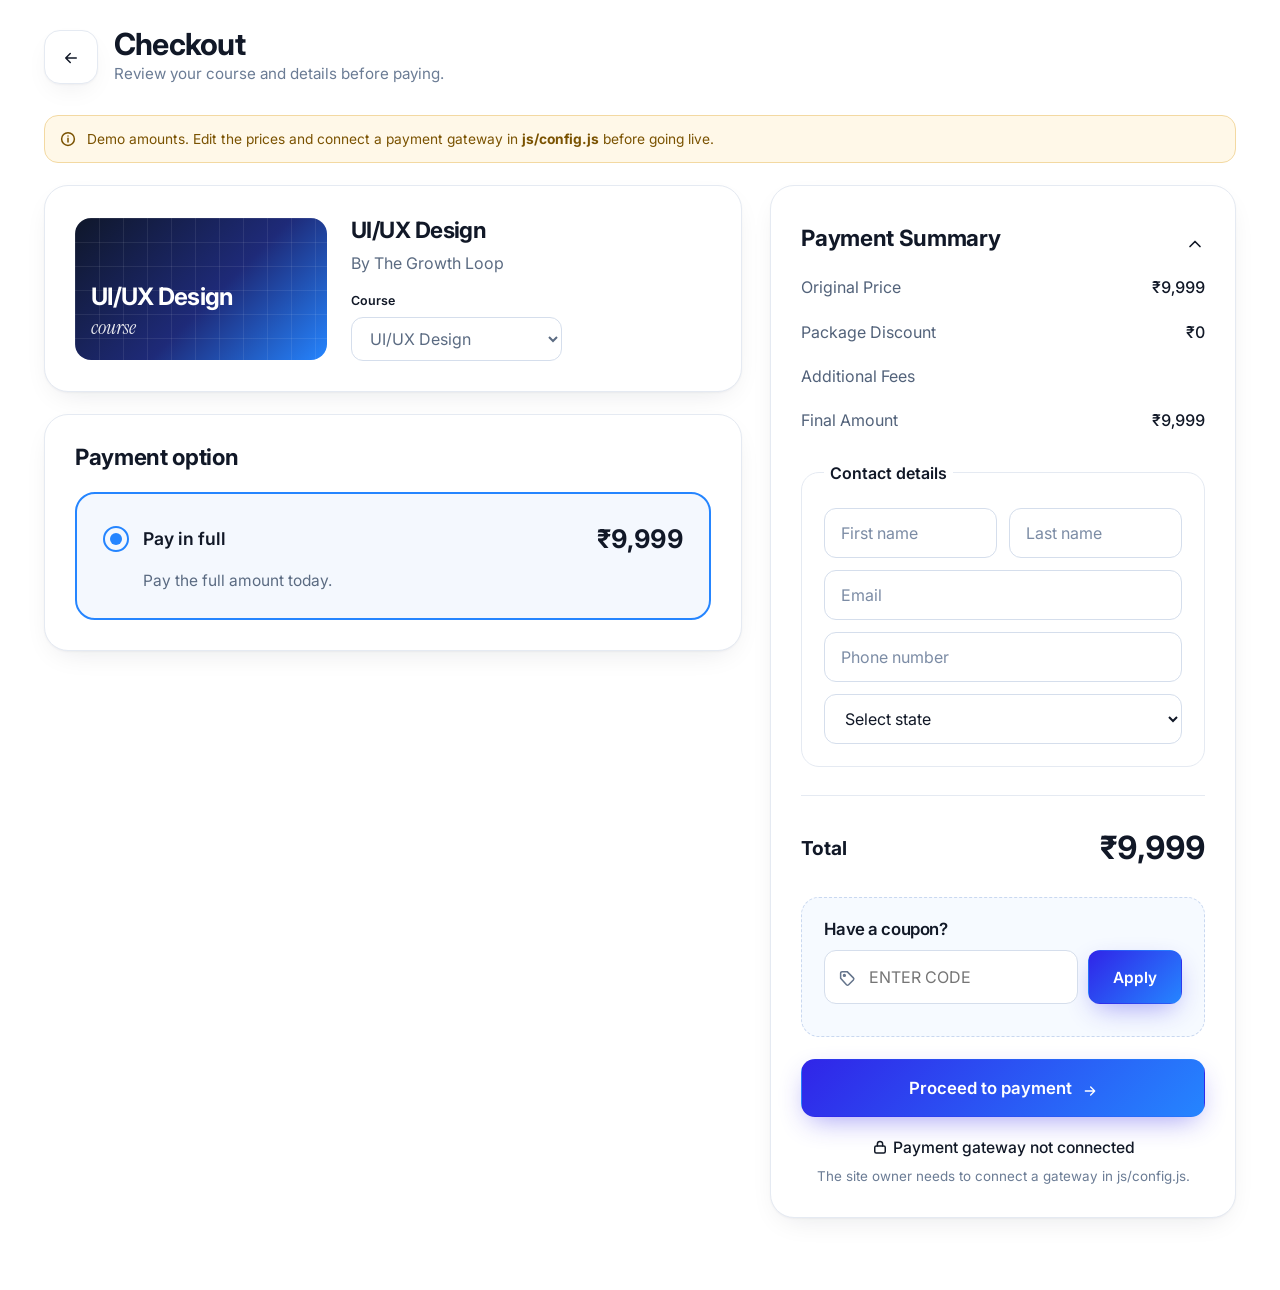
==== checkout.html @ f168646c "1st commit" ====
<!doctype html>
<html lang="en">
<head>
<meta charset="utf-8">
<meta name="viewport" content="width=device-width, initial-scale=1">
<title>Checkout | The Growth Loop</title>
<meta name="robots" content="noindex">
<link rel="icon" href="data:image/svg+xml,%3Csvg xmlns='http://www.w3.org/2000/svg' viewBox='0 0 32 32'%3E%3Crect width='32' height='32' rx='10' fill='%232f35e8'/%3E%3Cpath d='M22.5 11.5A7.5 7.5 0 1 0 23.5 17' fill='none' stroke='white' stroke-width='2.4' stroke-linecap='round'/%3E%3C/svg%3E">
<link rel="preconnect" href="https://fonts.googleapis.com">
<link rel="preconnect" href="https://fonts.gstatic.com" crossorigin>
<link rel="stylesheet" href="https://fonts.googleapis.com/css2?family=Inter:wght@400;500;600;700;800&family=Instrument+Serif:ital@1&display=swap">
<link rel="stylesheet" href="css/styles.css">
</head>
<body>
<main class="co">
  <div class="wrap">
    <div class="co-head">
      <a class="co-back" href="index.html" aria-label="Back to the website"><span class="ic" data-i="back"></span></a>
      <div><h1>Checkout</h1><p>Review your course and details before paying.</p></div>
    </div>

    <div class="demo dbanner" id="demoBanner" hidden><span class="ic" data-i="info"></span><span>Demo amounts. Edit the prices and connect a payment gateway in <b>js/config.js</b> before going live.</span></div>

    <div class="co-grid">
      <div>
        <section class="co-card prod" aria-label="Selected course">
          <div class="thumb" aria-hidden="true"><b id="thumbA">UI/UX</b><em>course</em></div>
          <div>
            <h2 id="pTitle"></h2>
            <p id="pBy"></p>
            <label for="pickCourse">Course</label>
            <select id="pickCourse"></select>
          </div>
        </section>

        <div class="acct" id="acct" hidden>
          <span class="icon"><span class="ic" data-i="user"></span></span>
          <div><b>Already have an account?</b><small>Sign in for faster checkout, or continue as a guest with your contact details.</small></div>
          <a href="#" id="signin">Sign in</a>
        </div>

        <section class="co-card" aria-labelledby="h-opt">
          <h3 id="h-opt">Payment option</h3>
          <div class="opt">
            <div class="r"><span class="dot" aria-hidden="true"></span><b>Pay in full</b><span class="amt" id="optAmt"></span></div>
            <p id="optNote"></p>
          </div>
        </section>
      </div>

      <aside>
        <section class="co-card" aria-labelledby="sumBtn">
          <button class="sum-h" id="sumBtn" type="button" aria-expanded="true" aria-controls="sumBody"><span>Payment Summary</span><span class="ic" data-i="chev"></span></button>
          <div id="sumBody">
            <div class="rows">
              <div><span>Original Price</span><b id="rOrig"></b></div>
              <div><span>Package Discount</span><b id="rDisc"></b></div>
              <div id="rCpRow" hidden><span>Coupon Discount</span><b id="rCp"></b></div>
              <div><span>Additional Fees</span><b id="rFees"></b></div>
              <div><span>Final Amount</span><b id="rFinal"></b></div>
            </div>

            <form id="coForm" novalidate>
              <fieldset class="contact" style="border:1px solid var(--line);margin-inline:0">
                <legend style="padding:0 6px;font-weight:600;color:var(--ink);font-size:1rem">Contact details</legend>
                <div class="row">
                  <div class="f"><label class="sr" for="c-first">First name</label><input id="c-first" name="first" type="text" autocomplete="given-name" placeholder="First name" required></div>
                  <div class="f"><label class="sr" for="c-last">Last name</label><input id="c-last" name="last" type="text" autocomplete="family-name" placeholder="Last name" required></div>
                </div>
                <div class="f"><label class="sr" for="c-email">Email</label><input id="c-email" name="email" type="email" autocomplete="email" placeholder="Email" required></div>
                <div class="f"><label class="sr" for="c-phone">Phone number</label><input id="c-phone" name="phone" type="tel" autocomplete="tel" placeholder="Phone number" required></div>
                <div class="f last"><label class="sr" for="c-state">State</label><select id="c-state" name="state" required></select></div>
              </fieldset>

              <div class="total"><span>Total</span><b id="rTotal"></b></div>

              <div class="coupon">
                <h4>Have a coupon?</h4>
                <div class="cp-row">
                  <div class="box"><span class="ic" data-i="tag"></span><label class="sr" for="cpCode">Coupon code</label><input id="cpCode" type="text" placeholder="ENTER CODE" autocomplete="off"></div>
                  <button class="btn btn-p" type="button" id="cpApply">Apply</button>
                </div>
                <p class="cp-msg" id="cpMsg" role="status" aria-live="polite"></p>
              </div>

              <button class="btn btn-p pay-btn" type="submit" id="payBtn">Proceed to payment <span class="ic" data-i="arrow"></span></button>
              <div class="status" id="payStatus" role="status" aria-live="polite"></div>
            </form>
            <div class="secure"><b><span class="ic" data-i="lock"></span> <span id="secureTxt">Payment</span></b><span id="secureSub"></span></div>
          </div>
        </section>

        <section class="co-card paid" id="paid" aria-live="polite">
          <div class="okmark"><span class="ic" data-i="check"></span></div>
          <h3>Payment received</h3>
          <p id="paidTxt">Thank you. We will confirm your enrolment shortly.</p>
        </section>
      </aside>
    </div>
  </div>
</main>
<script src="js/config.js"></script>
<script src="js/checkout.js"></script>
</body>
</html>
---- css/styles.css ----
/* Layout: centered single column on a faint square grid; pale-blue filled squares sit on grid cells; one dark navy panel for contrast. Deliberately a single light look. */
:root{
  --bg:#FFFFFF;
  --ink:#111827;
  --body:#5B6B82;
  --b1:#3025E8;
  --b2:#2585FF;
  --blue:#2563EB;
  --pale:#EFF6FF;
  --pale2:#DBEAFE;
  --line:#E5EAF2;
  --navy:#0F172A;
  --navy2:#18233B;
  --on-navy:#B4C0D4;
  --grid:rgba(100,116,139,.13);
  --g:56px;
  --sans:"Inter",system-ui,-apple-system,"Segoe UI",Roboto,Arial,sans-serif;
  --serif:"Instrument Serif","Times New Roman",Georgia,serif;
  --shadow:0 1px 2px rgba(15,23,42,.04),0 10px 30px -12px rgba(15,23,42,.12);
  --glow:0 10px 28px -8px rgba(48,37,232,.45);
  color-scheme:light;
}
*{box-sizing:border-box}
html{scroll-behavior:smooth}
body{background:var(--bg);color:var(--body);font-family:var(--sans);font-size:16px;line-height:1.65;-webkit-font-smoothing:antialiased;overflow-x:hidden}
body::before{content:"";position:fixed;inset:0 0 auto;height:env(safe-area-inset-top,0px);z-index:30;background:var(--bg)}
h1,h2,h3,h4{color:var(--ink);margin:0;line-height:1.1;letter-spacing:-.025em;text-wrap:balance}
p{margin:0}
a{color:inherit}
ul{list-style:none;margin:0;padding:0}
button,input,select,textarea{font:inherit;color:inherit}
:focus-visible{outline:2px solid var(--b2);outline-offset:3px;border-radius:8px}
.wrap{width:100%;max-width:1224px;margin:0 auto;padding-left:max(16px,env(safe-area-inset-left,0px));padding-right:max(16px,env(safe-area-inset-right,0px))}
section{scroll-margin-top:84px}
.sec{padding-block:96px}
.grid{background-image:linear-gradient(to right,var(--grid) 1px,transparent 1px),linear-gradient(to bottom,var(--grid) 1px,transparent 1px);background-size:var(--g) var(--g);background-position:50% 0;position:relative;overflow:hidden}
.sq{position:absolute;width:var(--g);height:var(--g);left:calc(50% - var(--g)/2 + var(--x)*var(--g));top:calc(var(--y)*var(--g));background:var(--pale);pointer-events:none}
.sq.s2{background:var(--pale2);opacity:.55}
.grid>.wrap{position:relative;z-index:1}
.serif{font-family:var(--serif);font-style:italic;font-weight:400;letter-spacing:-.01em;background:linear-gradient(90deg,var(--b1),var(--b2));-webkit-background-clip:text;background-clip:text;color:transparent;padding-right:.1em}
.eyebrow{display:inline-block;font-size:12px;font-weight:600;letter-spacing:.14em;text-transform:uppercase;color:var(--blue);margin-bottom:16px}
.head{max-width:760px;margin:0 auto 56px;text-align:center}
.head h2{font-size:clamp(2rem,4.4vw,3.4rem);font-weight:700}
.head h2 .serif{font-size:1.14em;font-weight:400}
.head p{margin-top:18px;font-size:1.08rem}
.icon{display:inline-grid;place-items:center;width:44px;height:44px;border-radius:14px;background:var(--pale);color:var(--b1);flex:none}
.icon svg{width:22px;height:22px;fill:none;stroke:currentColor;stroke-width:1.7;stroke-linecap:round;stroke-linejoin:round}
.ic{display:inline-block;width:18px;height:18px;vertical-align:-3px;flex:none}
.ic svg{width:100%;height:100%;fill:none;stroke:currentColor;stroke-width:2;stroke-linecap:round;stroke-linejoin:round}

/* buttons */
.btn{display:inline-flex;align-items:center;justify-content:center;gap:10px;min-height:48px;padding:0 24px;border-radius:999px;border:1px solid transparent;font-weight:600;font-size:.96rem;text-decoration:none;cursor:pointer;transition:transform .2s,box-shadow .2s,background .2s,border-color .2s;white-space:nowrap}
.btn-p{background:linear-gradient(135deg,var(--b1),var(--b2));color:#fff;box-shadow:var(--glow)}
.btn-p:hover{transform:translateY(-2px);box-shadow:0 14px 32px -8px rgba(48,37,232,.55)}
.btn-s{background:#fff;color:var(--ink);border-color:var(--line);box-shadow:0 1px 2px rgba(15,23,42,.05)}
.btn-s:hover{border-color:#C7D4EA;transform:translateY(-2px);box-shadow:var(--shadow)}
.btn-sm{min-height:42px;padding:0 20px;font-size:.9rem}
.btn-w{background:#fff;color:var(--navy)}
.btn .ic{width:16px;height:16px}

/* header */
.hdr{position:sticky;top:env(safe-area-inset-top,0px);z-index:20;background:rgba(255,255,255,.88);backdrop-filter:blur(12px);-webkit-backdrop-filter:blur(12px);border-bottom:1px solid var(--line)}
.hdr .in{display:flex;align-items:center;justify-content:space-between;height:72px;gap:16px}
.mark{display:flex;align-items:center;gap:10px;text-decoration:none;color:var(--ink);font-weight:700;font-size:1.12rem;letter-spacing:-.02em}
.mark svg{width:30px;height:30px;flex:none}
.mark em{font-family:var(--serif);font-weight:400;font-size:1.28em;letter-spacing:0;padding-left:.12em}
.nav{display:flex;gap:6px}
.nav a{padding:8px 14px;border-radius:999px;text-decoration:none;font-weight:500;font-size:.94rem;color:var(--body);transition:background .2s,color .2s}
.nav a:hover{background:var(--pale);color:var(--ink)}
.hdr .cta{display:flex;align-items:center;gap:10px}
.menu-btn{display:none;width:44px;height:44px;border-radius:12px;border:1px solid var(--line);background:#fff;cursor:pointer;place-items:center;color:var(--ink)}
.menu-btn .ic{width:20px;height:20px}
.mobile{display:none;border-top:1px solid var(--line);background:#fff;padding-block:12px 18px}
.mobile a.l{display:block;padding:13px 4px;font-weight:500;color:var(--ink);text-decoration:none;border-bottom:1px solid var(--line)}
.mobile .btn{margin-top:16px;width:100%}

/* hero */
.hero{padding-block:88px 96px;text-align:center}
.hero::after{content:"";position:absolute;left:50%;top:-180px;width:900px;height:520px;transform:translateX(-50%);background:radial-gradient(closest-side,rgba(37,133,255,.14),transparent);pointer-events:none}
.badge{display:inline-flex;align-items:center;gap:8px;padding:7px 16px;border-radius:999px;background:#fff;border:1px solid var(--pale2);color:var(--blue);font-weight:600;font-size:.84rem;box-shadow:0 1px 2px rgba(37,99,235,.08)}
.badge i{width:7px;height:7px;border-radius:50%;background:var(--b2);box-shadow:0 0 0 4px rgba(37,133,255,.18)}
.hero h1{margin:28px auto 0;max-width:900px;font-size:clamp(2.6rem,7vw,5.2rem);font-weight:800;letter-spacing:-.035em;line-height:1.04}
.hero h1 .serif{display:inline-block;font-size:1.08em;font-weight:400;letter-spacing:-.01em;line-height:1.05}
.hero .lead{max-width:640px;margin:26px auto 0;font-size:1.14rem}
.hero .acts{display:flex;gap:14px;justify-content:center;flex-wrap:wrap;margin-top:36px}
.pick{margin-top:44px;display:flex;flex-direction:column;align-items:center;gap:14px}
.pick small{font-size:.78rem;font-weight:600;letter-spacing:.12em;text-transform:uppercase;color:#7487A3}
.pills{display:flex;gap:12px;flex-wrap:wrap;justify-content:center}
.pill{display:inline-flex;align-items:center;gap:10px;padding:11px 20px 11px 12px;border-radius:999px;background:#fff;border:1px solid var(--line);font-weight:600;color:var(--ink);text-decoration:none;box-shadow:var(--shadow);cursor:pointer;transition:transform .2s,border-color .2s}
.pill:hover{transform:translateY(-2px);border-color:#B9CCEB}
.pill .icon{width:32px;height:32px;border-radius:10px}
.pill .icon svg{width:17px;height:17px}

/* path cards */
.paths{display:grid;grid-template-columns:1fr 1fr;gap:28px}
.card{background:#fff;border:1px solid var(--line);border-radius:28px;box-shadow:var(--shadow);transition:transform .25s,box-shadow .25s}
.card:hover{transform:translateY(-4px);box-shadow:0 2px 4px rgba(15,23,42,.05),0 24px 50px -18px rgba(37,99,235,.25)}
.path{padding:18px 18px 32px;display:flex;flex-direction:column;min-width:0}
.path .body{padding:26px 14px 0;display:flex;flex-direction:column;gap:18px;flex:1}
.path h3{font-size:1.75rem;font-weight:700}
.path .tag{display:flex;align-items:center;gap:12px}
.ticks{display:grid;gap:10px}
.ticks li{display:flex;gap:12px;align-items:flex-start;color:#475569;font-size:.97rem;line-height:1.5}
.ticks .ic{width:20px;height:20px;padding:3px;border-radius:50%;background:var(--pale);color:var(--b1);margin-top:1px}
.proj{border-radius:18px;background:var(--pale);border:1px solid var(--pale2);padding:16px 18px;font-size:.94rem;color:#3B4A63}
.proj b{display:block;font-size:.72rem;letter-spacing:.12em;text-transform:uppercase;color:var(--blue);margin-bottom:4px}
.path .btn{align-self:flex-start;margin-top:auto}

/* mock compositions */
.mock{position:relative;border-radius:20px;background:linear-gradient(180deg,#F6FAFF,#E8F1FF);border:1px solid var(--pale2);overflow:hidden;height:230px}
.mock.sm{height:180px}
.win{position:absolute;background:#fff;border:1px solid var(--line);border-radius:12px;box-shadow:0 8px 24px -10px rgba(15,23,42,.2)}
.win .tb{display:flex;gap:5px;padding:9px 11px;border-bottom:1px solid var(--line)}
.win .tb i{width:7px;height:7px;border-radius:50%;background:#D5DEEC}
.b{height:8px;border-radius:4px;background:#DCE6F6}
.b.d{background:#B8CDF2}
.b.g{background:linear-gradient(90deg,var(--b1),var(--b2))}
.blk{border-radius:8px;background:var(--pale2)}
.blk.g{background:linear-gradient(135deg,var(--b1),var(--b2))}
.chip{position:absolute;display:inline-flex;align-items:center;gap:6px;padding:5px 10px;border-radius:999px;background:#fff;border:1px solid var(--pale2);font-size:11px;font-weight:600;color:var(--blue);box-shadow:0 6px 16px -8px rgba(37,99,235,.4)}
.chip .ic{width:12px;height:12px}
.cursor{position:absolute;width:22px;height:22px;color:var(--ink)}
.cursor svg{width:100%;height:100%;fill:var(--ink);stroke:#fff;stroke-width:1.5;stroke-linejoin:round}
.stack{display:flex;flex-direction:column;gap:7px}

/* media panel */
.media{border-radius:36px;background:linear-gradient(160deg,#F3F8FF,#E3EEFF);border:1px solid var(--pale2);box-shadow:var(--shadow);padding:clamp(18px,3vw,36px);position:relative;overflow:hidden}
.stage{position:relative;display:grid;grid-template-columns:1.1fr .9fr 1.1fr;gap:20px;align-items:center;min-height:340px}
.stage .col{min-width:0}
.play{position:absolute;inset:0;margin:auto;width:84px;height:84px;border-radius:50%;border:0;background:linear-gradient(135deg,var(--b1),var(--b2));color:#fff;display:grid;place-items:center;cursor:pointer;box-shadow:0 0 0 12px rgba(255,255,255,.55),var(--glow);z-index:3}
.play .ic{width:28px;height:28px;fill:#fff;stroke:#fff}
.flow{display:flex;flex-direction:column;gap:12px;align-items:stretch}
.node{display:flex;align-items:center;gap:12px;background:#fff;border:1px solid var(--line);border-radius:16px;padding:12px 14px;box-shadow:var(--shadow);font-weight:600;color:var(--ink);font-size:.92rem}
.node .icon{width:34px;height:34px;border-radius:10px}
.node .icon svg{width:18px;height:18px}
.node span{display:block;font-weight:400;font-size:.8rem;color:var(--body)}
.link{align-self:center;width:2px;height:16px;background:linear-gradient(var(--b1),var(--b2));border-radius:2px;opacity:.5}
.mstats{display:flex;gap:10px;flex-wrap:wrap;margin-top:24px;justify-content:center}
.mstats span{padding:8px 16px;border-radius:999px;background:#fff;border:1px solid var(--pale2);font-size:.86rem;font-weight:600;color:var(--ink)}
video{width:100%;border-radius:20px;display:block}

/* why */
.panel{background:var(--navy);border-radius:40px;padding:clamp(28px,5vw,72px);position:relative;overflow:hidden}
.panel::before{content:"";position:absolute;inset:0;background-image:linear-gradient(to right,rgba(255,255,255,.045) 1px,transparent 1px),linear-gradient(to bottom,rgba(255,255,255,.045) 1px,transparent 1px);background-size:var(--g) var(--g);background-position:50% 0;mask-image:linear-gradient(#000,transparent 85%);-webkit-mask-image:linear-gradient(#000,transparent 85%)}
.panel::after{content:"";position:absolute;right:-160px;top:-200px;width:520px;height:520px;background:radial-gradient(closest-side,rgba(37,133,255,.35),transparent)}
.panel>*{position:relative;z-index:1}
.panel .head h2{color:#fff}
.panel .head .eyebrow{color:#7FB2FF}
.panel .head p{color:var(--on-navy)}
.feats{display:grid;grid-template-columns:repeat(3,1fr);gap:18px}
.feat{background:rgba(255,255,255,.04);border:1px solid rgba(255,255,255,.1);border-radius:24px;padding:28px;transition:background .25s,border-color .25s,transform .25s;min-width:0}
.feat:hover{background:rgba(255,255,255,.07);border-color:rgba(127,178,255,.4);transform:translateY(-3px)}
.feat .icon{background:rgba(37,133,255,.16);color:#8DBBFF}
.feat h3{color:#fff;font-size:1.14rem;font-weight:600;margin:20px 0 8px;letter-spacing:-.01em}
.feat p{color:var(--on-navy);font-size:.96rem}
.note{display:inline-flex;gap:8px;align-items:center;margin-top:22px;padding:6px 14px;border-radius:999px;font-size:.76rem;font-weight:600;border:1px dashed #F5B84A;background:#FFF8E8;color:#8A5A00}
.panel .note{background:rgba(245,184,74,.12);color:#F8D58F;border-color:rgba(245,184,74,.5)}

/* audience */
.aud{display:grid;grid-template-columns:repeat(3,1fr);gap:22px}
.aud .card{padding:28px;display:flex;flex-direction:column;gap:14px;min-width:0}
.aud h3{font-size:1.15rem;font-weight:600;letter-spacing:-.015em}
.aud dl{margin:0;display:grid;gap:10px;font-size:.93rem}
.aud dt{display:inline-block;font-size:.68rem;font-weight:700;letter-spacing:.1em;text-transform:uppercase;color:var(--blue);margin-bottom:1px}
.aud dd{margin:0;line-height:1.5}
.fine{margin-top:32px;text-align:center;font-size:.9rem;color:#6B7C95}

/* curriculum */
.tabs{display:flex;gap:6px;padding:6px;border-radius:999px;background:#fff;border:1px solid var(--line);box-shadow:var(--shadow);width:max-content;max-width:100%;margin:0 auto 52px}
.tab{border:0;background:transparent;border-radius:999px;padding:11px 24px;font-weight:600;color:var(--body);cursor:pointer;transition:background .2s,color .2s;min-height:44px}
.tab:hover{color:var(--ink)}
.tab[aria-selected="true"]{background:linear-gradient(135deg,var(--b1),var(--b2));color:#fff;box-shadow:var(--glow)}
.cur{display:grid;grid-template-columns:.85fr 1.35fr;gap:56px;align-items:start}
.cur .intro{position:sticky;top:110px}
.cur .intro h2{font-size:clamp(1.9rem,3.6vw,2.9rem);font-weight:700}
.cur .intro h2 .serif{font-size:1.14em}
.cur .intro p{margin-top:18px}
.cur .intro .btn{margin-top:28px}
.mods{display:grid;gap:12px}
.mod{background:#fff;border:1px solid var(--line);border-radius:20px;box-shadow:0 1px 2px rgba(15,23,42,.03);transition:border-color .2s,box-shadow .2s}
.mod:hover{border-color:#C9D8F0}
.mod.open{border-color:#BBD0F5;box-shadow:var(--shadow)}
.mod h3{font-size:inherit;letter-spacing:0}
.mod button{width:100%;display:flex;align-items:center;gap:16px;text-align:left;background:none;border:0;padding:18px 22px;cursor:pointer;border-radius:20px;min-height:44px}
.mod .n{flex:none;width:36px;height:36px;border-radius:11px;background:var(--pale);color:var(--b1);display:grid;place-items:center;font-weight:700;font-size:.85rem;font-variant-numeric:tabular-nums}
.mod .t{flex:1;font-weight:600;color:var(--ink);font-size:1.02rem;letter-spacing:-.01em;min-width:0}
.mod .pm{flex:none;width:30px;height:30px;border-radius:50%;border:1px solid var(--line);display:grid;place-items:center;color:var(--b1);transition:transform .25s,background .25s}
.mod .pm .ic{width:14px;height:14px}
.mod.open .pm{transform:rotate(45deg);background:var(--pale)}
.mod .panel-in{padding:0 22px 22px 74px;font-size:.97rem}

/* builds */
.bgroup+.bgroup{margin-top:56px}
.bgroup>h3{display:flex;align-items:center;gap:14px;font-size:1.4rem;font-weight:700;margin-bottom:24px;flex-wrap:wrap}
.bgroup>h3 span{font-size:.72rem;font-weight:600;letter-spacing:.1em;text-transform:uppercase;color:var(--blue);background:var(--pale);padding:5px 12px;border-radius:999px}
.builds{display:grid;grid-template-columns:repeat(3,1fr);gap:22px}
.build{padding:16px 16px 26px;min-width:0}
.build h4{font-size:1.06rem;font-weight:600;letter-spacing:-.01em;margin:22px 10px 6px}
.build p{margin:0 10px;font-size:.93rem}
.ex{margin:16px 10px 0;display:inline-block;font-size:.68rem;font-weight:700;letter-spacing:.1em;text-transform:uppercase;color:#6B7C95;border:1px solid var(--line);border-radius:999px;padding:3px 10px}

/* choose */
.choose{display:grid;grid-template-columns:1fr 1fr;gap:24px}
.choose .card{padding:34px;min-width:0}
.choose h3{font-size:1.45rem;font-weight:700;margin:20px 0 12px}
.choose .ticks{margin-top:20px}
.center{text-align:center;margin-top:40px}

/* faq */
.faqs{max-width:820px;margin:0 auto;display:grid;gap:12px}
.faq{background:#fff;border:1px solid var(--line);border-radius:20px;transition:border-color .2s,box-shadow .2s}
.faq.open{border-color:#BBD0F5;box-shadow:var(--shadow)}
.faq h3{font-size:inherit;letter-spacing:0}
.faq button{width:100%;display:flex;align-items:center;justify-content:space-between;gap:16px;text-align:left;background:none;border:0;padding:20px 24px;cursor:pointer;font-weight:600;font-size:1.04rem;color:var(--ink);border-radius:20px;min-height:44px}
.faq .pm{flex:none;width:30px;height:30px;border-radius:50%;border:1px solid var(--line);display:grid;place-items:center;color:var(--b1);transition:transform .25s,background .25s}
.faq .pm .ic{width:14px;height:14px}
.faq.open .pm{transform:rotate(45deg);background:var(--pale)}
.faq .ans{padding:0 24px 22px;font-size:.99rem}
.faq .ans a{color:var(--blue);font-weight:600}

/* enquiry */
.enq{display:grid;grid-template-columns:.95fr 1.05fr;gap:56px;align-items:center}
.enq h2{font-size:clamp(2.1rem,4.6vw,3.6rem);font-weight:700}
.enq h2 .serif{font-size:1.14em}
.enq .copy p{margin-top:20px;font-size:1.1rem;max-width:460px}
.loop-art{margin-top:36px;display:flex;gap:10px;flex-wrap:wrap}
.loop-art span{display:inline-flex;align-items:center;gap:8px;padding:8px 14px;border-radius:999px;background:#fff;border:1px solid var(--line);font-weight:600;font-size:.86rem;color:var(--ink)}
.form{padding:34px;border-radius:32px;min-width:0}
.demo{display:flex;gap:10px;align-items:flex-start;padding:12px 14px;border-radius:14px;background:#FFF8E8;border:1px solid #F3D9A2;color:#7A5200;font-size:.86rem;margin-bottom:22px}
.demo .ic{margin-top:2px}
.row{display:grid;grid-template-columns:1fr 1fr;gap:16px}
.f{display:flex;flex-direction:column;gap:7px;margin-bottom:16px;min-width:0}
.f label{font-weight:600;font-size:.88rem;color:var(--ink)}
.f label small{font-weight:400;color:#6B7C95}
.f input,.f select,.f textarea{width:100%;min-height:48px;border-radius:14px;border:1px solid #D5DEEC;background:#fff;padding:11px 15px;color:var(--ink);transition:border-color .2s,box-shadow .2s}
.f textarea{min-height:104px;resize:vertical}
.f input::placeholder,.f textarea::placeholder{color:#7C8CA5}
.f input:focus,.f select:focus,.f textarea:focus{outline:none;border-color:var(--b2);box-shadow:0 0 0 4px rgba(37,133,255,.16)}
.consent{font-size:.82rem;color:#6B7C95;margin:2px 0 20px}
.consent a{color:var(--blue);font-weight:600}
.form .btn{width:100%}
.status{margin-top:16px;padding:12px 14px;border-radius:14px;font-size:.9rem;display:none}
.status.show{display:block}
.status.info{background:#FFF8E8;border:1px solid #F3D9A2;color:#7A5200}
.status.err{background:#FEF2F2;border:1px solid #FBCACA;color:#9B1C1C}
.status.ok{background:#ECFDF3;border:1px solid #B7EBC9;color:#146C3A}

/* footer */
.ftr{border-top:1px solid var(--line);padding-block:64px 36px;background:#fff}
.fg{display:grid;grid-template-columns:1.4fr 1fr 1fr 1.2fr;gap:40px}
.fg>div{min-width:0}
.fg h4{font-size:.74rem;letter-spacing:.12em;text-transform:uppercase;color:var(--ink);margin-bottom:16px;font-weight:700}
.fg li{margin-bottom:10px}
.fg a{text-decoration:none;color:var(--body);font-size:.95rem;transition:color .2s}
.fg a:hover{color:var(--blue)}
.fg p{font-size:.95rem;margin-top:14px;max-width:290px}
.ci{display:flex;gap:10px;align-items:flex-start;overflow-wrap:anywhere;font-size:.95rem}
.ci .ic{margin-top:4px;color:var(--b1)}
.legal{margin-top:48px;padding-top:24px;border-top:1px solid var(--line);display:flex;justify-content:space-between;gap:16px;flex-wrap:wrap;font-size:.86rem;color:#6B7C95}
.legal nav{display:flex;gap:20px}

.rv{opacity:.55;transform:translateY(16px);transition:opacity .7s ease,transform .7s ease}
.rv.in{opacity:1;transform:none}

@media (max-width:1020px){
  .nav,.hdr .cta .btn{display:none}
  .menu-btn{display:grid}
  .mobile.open{display:block}
  .paths,.choose,.enq{grid-template-columns:1fr}
  .feats,.aud,.builds{grid-template-columns:1fr 1fr}
  .cur{grid-template-columns:1fr;gap:32px}
  .cur .intro{position:static}
  .fg{grid-template-columns:1fr 1fr}
  .stage{grid-template-columns:1fr}
  .stage .col.mid{order:-1}
}
@media (max-width:640px){
  :root{--g:40px}
  .sec{padding-block:64px}
  .hero{padding-block:56px 64px}
  .head{margin-bottom:36px}
  .feats,.aud,.builds,.row,.fg{grid-template-columns:1fr}
  .path .body{padding-inline:6px}
  .panel{border-radius:28px}
  .form,.choose .card{padding:24px}
  .tabs{width:100%}
  .tab{flex:1;padding:11px 10px;font-size:.88rem}
  .mod button{padding:16px}
  .mod .panel-in{padding:0 16px 18px 16px}
  .faq button{padding:18px}
  .faq .ans{padding:0 18px 20px}
  .hero .acts .btn{width:100%}
  .pill{width:100%;justify-content:flex-start}
}
@media (prefers-reduced-motion:reduce){
  html{scroll-behavior:auto}
  *,*::before,*::after{transition:none!important;animation:none!important}
  .rv{opacity:1;transform:none}
}

/* ===== base reset (standalone site) ===== */
html{-webkit-text-size-adjust:100%}
body{margin:0}
[hidden]{display:none!important}
img,svg{max-width:100%}
.cta-row{display:flex;gap:12px;flex-wrap:wrap;margin-top:auto}
.path .cta-row .btn{align-self:auto;margin-top:0}
.wide{width:100%}

/* ===== testimonials ===== */
.reviews{column-count:3;column-gap:22px}
.rcard{break-inside:avoid;margin:0 0 22px;padding:26px;border-radius:26px;position:relative}
.rtop{display:flex;align-items:center;justify-content:space-between;gap:12px;margin-bottom:16px}
.who{display:flex;align-items:center;gap:12px;min-width:0}
.av{flex:none;width:42px;height:42px;border-radius:50%;background:var(--pale);color:var(--b1);display:grid;place-items:center;font-weight:700;font-size:.95rem}
.who b{display:block;color:var(--ink);font-size:.95rem;line-height:1.25;overflow-wrap:anywhere}
.who small{display:block;font-size:.78rem;color:#6B7C95;line-height:1.3}
.stars{display:flex;gap:2px;color:#F59E0B;flex:none}
.stars svg{width:16px;height:16px;fill:currentColor}
.rcard p{font-size:.97rem;line-height:1.7}
.stag{display:inline-block;margin-bottom:14px;font-size:.66rem;font-weight:700;letter-spacing:.1em;text-transform:uppercase;padding:3px 10px;border-radius:999px;background:#FFF8E8;border:1px dashed #F5B84A;color:#8A5A00}
.rcard.vid{padding:0;overflow:hidden;background:linear-gradient(165deg,#1E293B,#0F172A);min-height:380px;display:flex;flex-direction:column;justify-content:flex-end;border:0}
.rcard.vid .vplay{position:absolute;inset:0;margin:auto;width:64px;height:64px;border-radius:50%;border:0;background:rgba(255,255,255,.92);color:var(--b1);display:grid;place-items:center;cursor:pointer;box-shadow:0 0 0 10px rgba(255,255,255,.18)}
.rcard.vid .vplay svg{width:26px;height:26px;fill:currentColor;stroke:currentColor}
.rcard.vid .vbox{position:relative;margin:14px;padding:16px 18px;border-radius:20px;background:#F6F8FC}
.rcard.vid video{position:absolute;inset:0;width:100%;height:100%;object-fit:cover;border-radius:0;background:#000}

/* ===== sticky bar ===== */
.sbar{position:fixed;left:0;right:0;bottom:0;z-index:25;padding:0 max(16px,env(safe-area-inset-left,0px)) calc(14px + env(safe-area-inset-bottom,0px)) max(16px,env(safe-area-inset-right,0px));pointer-events:none}
.sbar-in{pointer-events:auto;max-width:1224px;margin:0 auto;display:flex;align-items:center;justify-content:space-between;gap:20px;padding:12px 14px 12px 34px;border-radius:999px;background:linear-gradient(180deg,#050B1A,#0B1B3F);box-shadow:0 18px 40px -12px rgba(5,11,26,.55);border:1px solid rgba(255,255,255,.08)}
.sbar-items{display:flex;gap:clamp(20px,5vw,72px);min-width:0;flex:1}
.sbar-items div{min-width:0}
.sbar-items small{display:block;font-size:.78rem;color:#9FB0CC;line-height:1.3}
.sbar-items b{display:block;color:#fff;font-size:.98rem;font-weight:600;line-height:1.35;overflow-wrap:anywhere}
.sbar .btn{min-height:50px}
body.has-bar{padding-bottom:96px}

/* ===== floating whatsapp ===== */
.fab{position:fixed;right:max(18px,env(safe-area-inset-right,0px));bottom:calc(18px + env(safe-area-inset-bottom,0px));z-index:26;width:58px;height:58px;border-radius:50%;background:#25D366;color:#fff;display:grid;place-items:center;box-shadow:0 10px 26px -6px rgba(37,211,102,.6);text-decoration:none;transition:transform .2s,bottom .25s}
.fab:hover{transform:scale(1.07)}
.fab .ic{width:30px;height:30px}
.fab .ic svg{stroke-width:1.8}
body.has-bar .fab{bottom:calc(104px + env(safe-area-inset-bottom,0px))}
.wa-btn{background:#ECFDF3;color:#0B6B3A;border:1.5px solid #7FE0A8;font-weight:700}
.wa-btn:hover{background:#DDF8E8;transform:translateY(-2px)}
.btn[disabled]{opacity:.6;cursor:not-allowed;transform:none!important}

/* ===== modal ===== */
.modal{position:fixed;inset:0;z-index:100;display:grid;place-items:center;padding:16px}
.modal-back{position:absolute;inset:0;background:rgba(15,23,42,.55);backdrop-filter:blur(6px);-webkit-backdrop-filter:blur(6px)}
.modal-card{position:relative;width:100%;max-width:460px;max-height:calc(100dvh - 32px);overflow-y:auto;background:#fff;border-radius:32px;padding:36px;box-shadow:0 40px 80px -20px rgba(15,23,42,.5);outline:none;animation:pop .28s ease}
@keyframes pop{from{opacity:0;transform:translateY(14px) scale(.98)}to{opacity:1;transform:none}}
.modal-x{position:absolute;top:18px;right:18px;width:44px;height:44px;border-radius:50%;border:0;background:#F1F4F9;color:#475569;display:grid;place-items:center;cursor:pointer}
.modal-x:hover{background:#E6EBF3}
.modal-x .ic{width:20px;height:20px}
.stepchip{display:inline-block;padding:7px 16px;border-radius:999px;background:#F3F4F6;border:1px solid #E5E7EB;font-size:.86rem;color:#475569;margin-bottom:18px}
.prog{display:flex;gap:8px;margin-bottom:26px}
.prog i{flex:1;height:4px;border-radius:4px;background:#E7EAF1}
.prog i.on{background:linear-gradient(90deg,#3B82F6,#6366F1)}
.lstep h2{font-size:1.65rem;font-weight:700;letter-spacing:-.02em;line-height:1.2}
.lstep .sub{margin:10px 0 24px;color:#52627A}
.lstep .f input,.lstep .f select{border-radius:999px;padding-inline:22px;min-height:54px}
.lstep .f select{appearance:none;-webkit-appearance:none;background:#fff url("data:image/svg+xml,%3Csvg xmlns='http://www.w3.org/2000/svg' width='16' height='16' viewBox='0 0 24 24' fill='none' stroke='%2364748B' stroke-width='2.2' stroke-linecap='round' stroke-linejoin='round'%3E%3Cpath d='M6 9l6 6 6-6'/%3E%3C/svg%3E") no-repeat right 20px center}
.f input.bad,.f select.bad{border-color:#DC2626}
.ferr{color:#B91C1C;font-size:.82rem;margin:0}
.lrow{display:flex;gap:12px;margin-top:8px}
.lrow .back{flex:none;width:56px;padding:0}
.lrow .grow{flex:1}
.lstep .btn.wide{min-height:56px}
.done{text-align:center}
.done h2{margin-top:6px}
.okmark{width:84px;height:84px;margin:0 auto 18px;border-radius:50%;background:#DCFCE7;color:#16A34A;display:grid;place-items:center}
.okmark .ic{width:38px;height:38px}
.okmark .ic svg{stroke-width:2.4}
.done .btn{margin-top:12px}
.offer{border:1px solid var(--line);border-radius:22px;padding:24px 20px;margin:0 0 20px}
.offer small.k{display:block;font-size:.74rem;font-weight:700;letter-spacing:.12em;text-transform:uppercase;color:#64748B}
.offer .fee{display:flex;justify-content:center;align-items:baseline;gap:14px;margin:10px 0 6px;flex-wrap:wrap}
.offer .fee s{color:#94A3B8;font-size:1.2rem}
.offer .fee b{font-size:2.6rem;color:var(--ink);letter-spacing:-.03em;font-variant-numeric:tabular-nums;line-height:1.1}
.save{display:inline-block;padding:4px 14px;border-radius:999px;background:#ECFDF3;border:1px solid #B7EBC9;color:#15803D;font-weight:700;font-size:.9rem}
.cd{display:flex;justify-content:center;align-items:flex-start;gap:8px;margin:14px 0 0}
.cd .u{text-align:center}
.cd .dg{display:inline-flex;gap:4px}
.cd .dg i{font-style:normal;width:34px;height:46px;border-radius:8px;background:linear-gradient(180deg,#1E293B,#0F172A);color:#fff;font-weight:700;font-size:1.5rem;display:grid;place-items:center;font-variant-numeric:tabular-nums;box-shadow:0 6px 12px -6px rgba(15,23,42,.6)}
.cd .u small{display:block;margin-top:6px;font-size:.62rem;letter-spacing:.12em;color:#94A3B8;font-weight:600}
.cd .sep{font-weight:700;color:#334155;padding-top:10px}
.offer .two{display:grid;grid-template-columns:1fr 1fr;gap:12px;border-top:1px solid var(--line);margin-top:20px;padding-top:16px}
.offer .two div+div{border-left:1px solid var(--line)}
.offer .two span{display:block;font-size:.88rem;color:#64748B}
.offer .two b{color:var(--ink)}
body.modal-open{overflow:hidden}

/* ===== checkout page ===== */
.co{padding-block:28px 72px;background:#fff}
.co-head{display:flex;align-items:center;gap:16px;margin-bottom:28px}
.co-back{flex:none;width:54px;height:54px;border-radius:16px;border:1px solid var(--line);background:#fff;display:grid;place-items:center;color:var(--ink);box-shadow:var(--shadow)}
.co-head h1{font-size:1.9rem;font-weight:700}
.co-head p{font-size:.95rem;color:#6B7C95}
.co-grid{display:grid;grid-template-columns:1.5fr 1fr;gap:28px;align-items:start}
.co-grid>div{display:grid;gap:22px;min-width:0}
.co-card{background:#fff;border:1px solid var(--line);border-radius:24px;box-shadow:var(--shadow);padding:30px}
.prod{display:flex;gap:24px;align-items:center;padding:30px}
.thumb{flex:none;width:252px;height:142px;border-radius:16px;position:relative;overflow:hidden;background:linear-gradient(135deg,#0F172A,#1E2A78 55%,#2585FF);color:#fff;display:flex;flex-direction:column;justify-content:flex-end;padding:16px}
.thumb::before{content:"";position:absolute;inset:0;background-image:linear-gradient(to right,rgba(255,255,255,.08) 1px,transparent 1px),linear-gradient(to bottom,rgba(255,255,255,.08) 1px,transparent 1px);background-size:24px 24px}
.thumb b{position:relative;font-size:1.5rem;letter-spacing:-.03em;line-height:1.1}
.thumb em{position:relative;font-family:var(--serif);font-size:1.25rem;opacity:.9}
.prod h2{font-size:1.4rem;font-weight:700;line-height:1.25}
.prod p{margin-top:6px}
.prod label{display:block;font-size:.78rem;font-weight:600;color:var(--ink);margin:14px 0 6px}
.prod select{min-height:44px;border-radius:12px;border:1px solid #D5DEEC;background:#fff;padding:8px 14px;max-width:100%}
.acct{display:flex;align-items:center;gap:16px;padding:20px 24px;border-radius:22px;background:#F4F8FE;border:1px solid var(--pale2)}
.acct .icon{border-radius:50%;width:56px;height:56px}
.acct b{display:block;color:var(--ink);font-weight:500}
.acct small{font-size:.92rem}
.acct a{margin-left:auto;font-weight:600;color:#1E5FD1;text-decoration:none;white-space:nowrap}
.co-card h3{font-size:1.4rem;font-weight:700;letter-spacing:-.015em;margin-bottom:22px}
.opt{display:block;border:2px solid var(--b2);background:#F4F8FE;border-radius:20px;padding:24px 26px}
.opt .r{display:flex;align-items:center;gap:14px}
.opt .dot{flex:none;width:26px;height:26px;border-radius:50%;border:2px solid var(--b2);display:grid;place-items:center}
.opt .dot::after{content:"";width:12px;height:12px;border-radius:50%;background:var(--b2)}
.opt .r b{font-size:1.1rem;color:var(--ink);font-weight:600}
.opt .amt{margin-left:auto;font-size:1.6rem;font-weight:700;color:var(--ink);letter-spacing:-.02em;font-variant-numeric:tabular-nums}
.opt p{margin:8px 0 0 40px;font-size:.97rem}
.sum-h{width:100%;display:flex;justify-content:space-between;align-items:center;background:none;border:0;padding:0;cursor:pointer;font-size:1.4rem;font-weight:700;color:var(--ink);letter-spacing:-.015em;min-height:44px}
.sum-h .ic{width:20px;height:20px;transition:transform .2s}
.sum-h[aria-expanded="false"] .ic{transform:rotate(180deg)}
.rows{margin-top:14px;display:grid;gap:18px}
.rows div{display:flex;justify-content:space-between;gap:12px;color:#52627A}
.rows b{color:var(--ink);font-weight:500;font-variant-numeric:tabular-nums}
.contact{margin-top:26px;border:1px solid var(--line);border-radius:18px;padding:22px}
.contact h4{font-size:1rem;font-weight:600;margin-bottom:14px}
.contact .f{margin-bottom:12px}
.contact .f input,.contact .f select{min-height:50px;border-radius:12px;padding:10px 16px}
.contact .row{gap:12px}
.contact .f.last{margin-bottom:0}
.total{display:flex;justify-content:space-between;align-items:center;border-top:1px solid var(--line);margin-top:28px;padding-top:26px}
.total span{font-size:1.2rem;font-weight:700;color:var(--ink)}
.total b{font-size:2rem;color:var(--ink);font-weight:700;letter-spacing:-.03em;font-variant-numeric:tabular-nums}
.coupon{margin-top:22px;border:1.5px dashed #C9D8F0;background:#F6FAFF;border-radius:18px;padding:22px}
.coupon h4{font-size:1.05rem;font-weight:600;margin-bottom:12px}
.cp-row{display:flex;gap:10px}
.cp-row .box{position:relative;flex:1;min-width:0}
.cp-row .box .ic{position:absolute;left:14px;top:50%;transform:translateY(-50%);color:#64748B}
.cp-row input{width:100%;min-height:54px;border-radius:12px;border:1px solid #D5DEEC;padding:0 14px 0 44px;text-transform:uppercase;background:#fff}
.cp-row .btn{border-radius:12px;min-height:54px;padding:0 24px}
.cp-msg{font-size:.85rem;margin-top:10px}
.cp-msg.ok{color:#15803D}.cp-msg.bad{color:#B91C1C}
.pay-btn{width:100%;margin-top:22px;min-height:58px;border-radius:14px;font-size:1.05rem}
.secure{text-align:center;margin-top:18px;font-size:.84rem;color:#6B7C95}
.secure b{display:block;color:var(--ink);font-weight:500;font-size:.98rem;margin-bottom:4px}
.paid{display:none;text-align:center;padding:36px 24px}
.paid.show{display:block}
.paid .okmark{margin-bottom:14px}
.paid h3{margin-bottom:8px}
.dbanner{margin-bottom:22px}
.dbanner.demo{margin-bottom:22px}

@media (max-width:1020px){
  .reviews{column-count:2}
  .co-grid{grid-template-columns:1fr}
}
@media (max-width:640px){
  .reviews{column-count:1}
  .modal-card{padding:28px 22px;border-radius:26px}
  .sbar-in{padding:10px 10px 10px 20px;border-radius:28px;gap:12px}
  .sbar-items div:nth-child(n+2){display:none}
  .sbar .btn{padding:0 18px;min-height:46px}
  .prod{flex-direction:column;align-items:flex-start;padding:22px}
  .thumb{width:100%}
  .co-card{padding:22px}
  .opt{padding:20px}
  .opt .amt{font-size:1.3rem}
  .opt p{margin-left:0}
  .acct{flex-wrap:wrap}
  .acct a{margin-left:0}
  .cp-row{flex-wrap:wrap}
  .cp-row .box{flex:1 1 100%}
  .cp-row .btn{width:100%}
  .offer .fee b{font-size:2.2rem}
  .fab{width:54px;height:54px}
}
.sr{position:absolute;width:1px;height:1px;overflow:hidden;clip:rect(0 0 0 0);white-space:nowrap}
.demo{display:flex;gap:10px;align-items:flex-start;padding:12px 14px;border-radius:14px;background:#FFF8E8;border:1px solid #F3D9A2;color:#7A5200;font-size:.86rem}
.demo .ic{margin-top:2px}
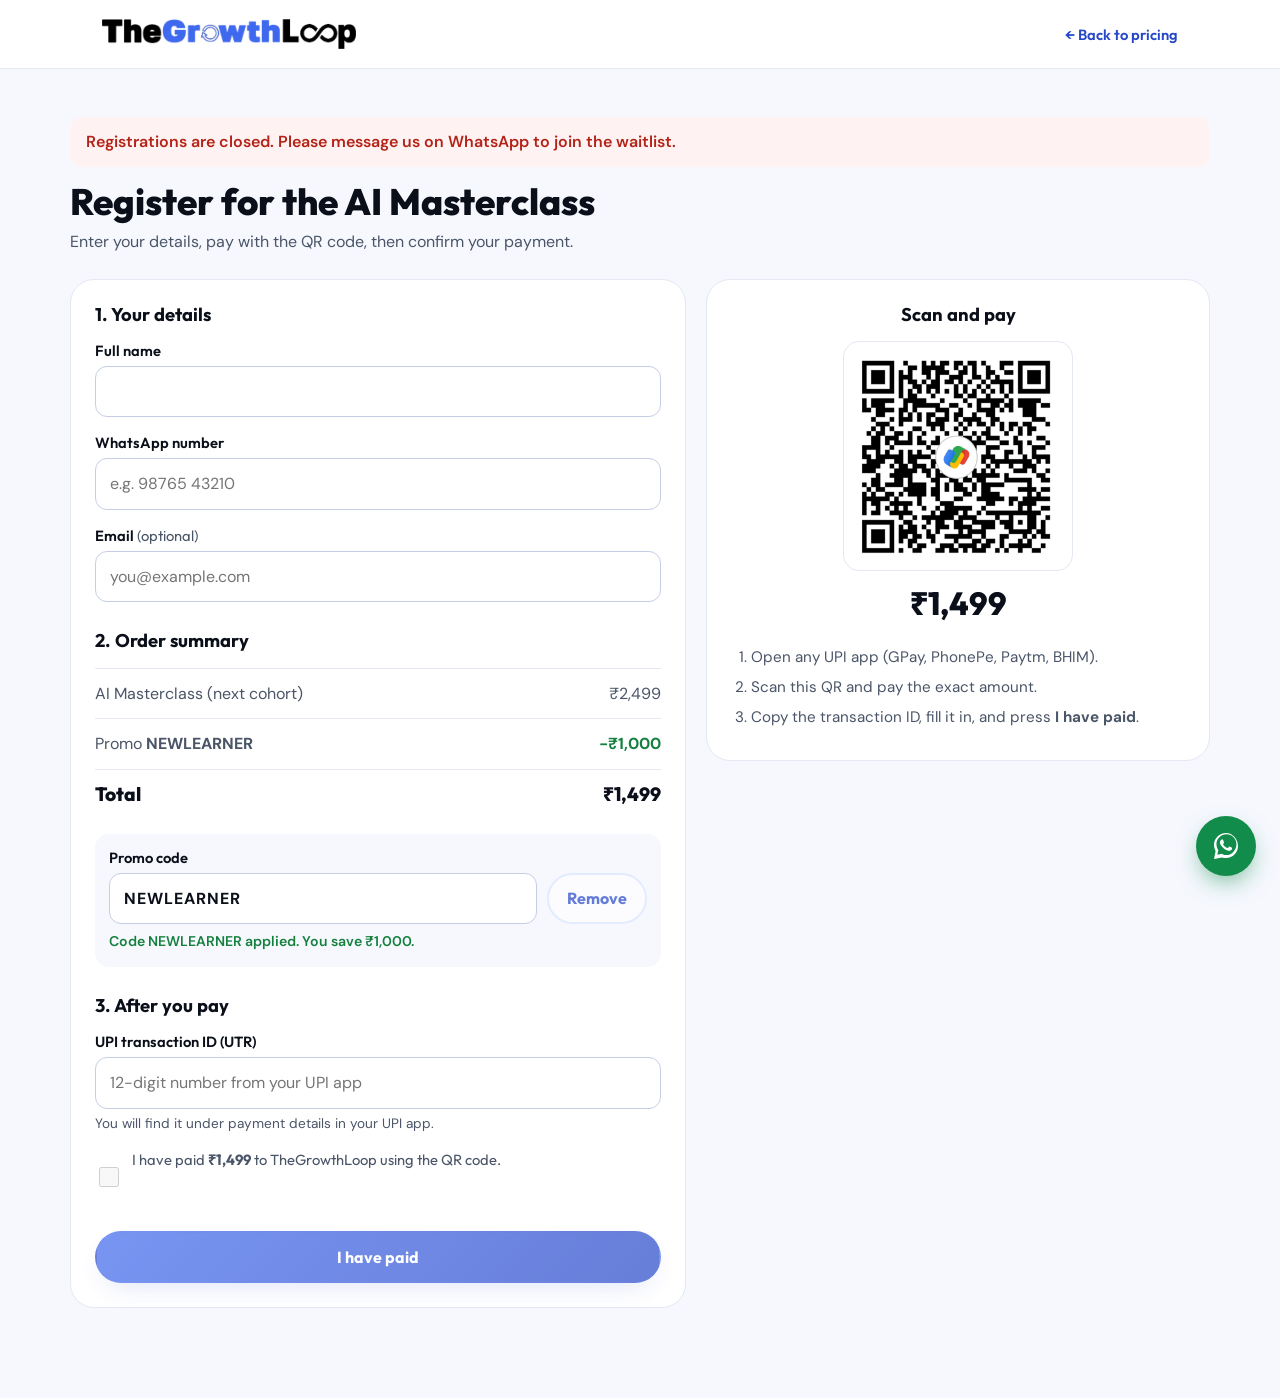
==== commit 54ce30c5: "AI Masterclass commit" ====
--- a/checkout.html
+++ b/checkout.html
@@ -1,105 +1,101 @@
 <!doctype html>
-<html lang="en">
+<html lang="en-IN">
 <head>
 <meta charset="utf-8">
 <meta name="viewport" content="width=device-width, initial-scale=1">
-<title>Checkout | The Growth Loop</title>
-<meta name="robots" content="noindex">
-<link rel="icon" href="data:image/svg+xml,%3Csvg xmlns='http://www.w3.org/2000/svg' viewBox='0 0 32 32'%3E%3Crect width='32' height='32' rx='10' fill='%232f35e8'/%3E%3Cpath d='M22.5 11.5A7.5 7.5 0 1 0 23.5 17' fill='none' stroke='white' stroke-width='2.4' stroke-linecap='round'/%3E%3C/svg%3E">
+<title>Payment | TheGrowthLoop AI Masterclass</title>
+<meta name="robots" content="noindex,follow">
+<meta name="description" content="Pay by UPI QR to register for the TheGrowthLoop AI Masterclass.">
+<link rel="canonical" href="https://thegrowthloop.live/">
+<meta name="theme-color" content="#3F69EE">
+<link rel="icon" href="assets/favicon.png" type="image/png">
 <link rel="preconnect" href="https://fonts.googleapis.com">
 <link rel="preconnect" href="https://fonts.gstatic.com" crossorigin>
-<link rel="stylesheet" href="https://fonts.googleapis.com/css2?family=Inter:wght@400;500;600;700;800&family=Instrument+Serif:ital@1&display=swap">
+<link href="https://fonts.googleapis.com/css2?family=DM+Sans:wght@400;500;600&family=Instrument+Serif:ital@1&family=Noto+Sans+Tamil:wght@500;700&family=Outfit:wght@500;600;700;800&display=swap" rel="stylesheet">
 <link rel="stylesheet" href="css/styles.css">
 </head>
-<body>
-<main class="co">
-  <div class="wrap">
-    <div class="co-head">
-      <a class="co-back" href="index.html" aria-label="Back to the website"><span class="ic" data-i="back"></span></a>
-      <div><h1>Checkout</h1><p>Review your course and details before paying.</p></div>
-    </div>
+<body class="co">
+<header class="top cohd">
+  <div class="wrap bar">
+    <a class="logo" href="index.html" aria-label="TheGrowthLoop home"><img src="assets/logo.webp" alt="TheGrowthLoop" width="600" height="71"></a>
+    <a class="back" href="index.html#pricing">&larr; Back to pricing</a>
+  </div>
+</header>
 
-    <div class="demo dbanner" id="demoBanner" hidden><span class="ic" data-i="info"></span><span>Demo amounts. Edit the prices and connect a payment gateway in <b>js/config.js</b> before going live.</span></div>
+<main class="wrap">
+  <p class="closedbar" id="closedBar" hidden style="background:#FEF3F2;color:#B42318;font-weight:600;padding:12px 16px;border-radius:12px;margin-bottom:14px">Registrations are closed. Please message us on WhatsApp to join the waitlist.</p>
+  <h1>Register for the AI Masterclass</h1>
+  <p>Enter your details, pay with the QR code, then confirm your payment.</p>
 
-    <div class="co-grid">
-      <div>
-        <section class="co-card prod" aria-label="Selected course">
-          <div class="thumb" aria-hidden="true"><b id="thumbA">UI/UX</b><em>course</em></div>
-          <div>
-            <h2 id="pTitle"></h2>
-            <p id="pBy"></p>
-            <label for="pickCourse">Course</label>
-            <select id="pickCourse"></select>
-          </div>
-        </section>
-
-        <div class="acct" id="acct" hidden>
-          <span class="icon"><span class="ic" data-i="user"></span></span>
-          <div><b>Already have an account?</b><small>Sign in for faster checkout, or continue as a guest with your contact details.</small></div>
-          <a href="#" id="signin">Sign in</a>
-        </div>
-
-        <section class="co-card" aria-labelledby="h-opt">
-          <h3 id="h-opt">Payment option</h3>
-          <div class="opt">
-            <div class="r"><span class="dot" aria-hidden="true"></span><b>Pay in full</b><span class="amt" id="optAmt"></span></div>
-            <p id="optNote"></p>
-          </div>
-        </section>
+  <div class="cogrid">
+    <form class="panel" id="payForm" novalidate>
+      <h2>1. Your details</h2>
+      <div style="display:grid;gap:16px">
+        <div><label for="n">Full name</label><input id="n" name="name" autocomplete="name" maxlength="60" required aria-required="true"><p class="err" id="n-err" role="alert"></p></div>
+        <div><label for="p">WhatsApp number</label><input id="p" name="phone" type="tel" inputmode="tel" autocomplete="tel" maxlength="16" placeholder="e.g. 98765 43210" required aria-required="true"><p class="err" id="p-err" role="alert"></p></div>
+        <div><label for="e">Email <span>(optional)</span></label><input id="e" name="email" type="email" autocomplete="email" maxlength="100" placeholder="you@example.com"><p class="err" id="e-err" role="alert"></p></div>
       </div>
 
-      <aside>
-        <section class="co-card" aria-labelledby="sumBtn">
-          <button class="sum-h" id="sumBtn" type="button" aria-expanded="true" aria-controls="sumBody"><span>Payment Summary</span><span class="ic" data-i="chev"></span></button>
-          <div id="sumBody">
-            <div class="rows">
-              <div><span>Original Price</span><b id="rOrig"></b></div>
-              <div><span>Package Discount</span><b id="rDisc"></b></div>
-              <div id="rCpRow" hidden><span>Coupon Discount</span><b id="rCp"></b></div>
-              <div><span>Additional Fees</span><b id="rFees"></b></div>
-              <div><span>Final Amount</span><b id="rFinal"></b></div>
-            </div>
+      <h2 style="margin-top:28px">2. Order summary</h2>
+      <div class="sum"><span id="prod">AI Masterclass (next cohort)</span><span id="amtReg"></span></div>
+      <div class="sum promo-row" id="discRow" hidden><span>Promo <b id="codeName"></b></span><span class="green" id="amtDisc"></span></div>
+      <div class="sum t"><span>Total</span><span id="amt2"></span></div>
 
-            <form id="coForm" novalidate>
-              <fieldset class="contact" style="border:1px solid var(--line);margin-inline:0">
-                <legend style="padding:0 6px;font-weight:600;color:var(--ink);font-size:1rem">Contact details</legend>
-                <div class="row">
-                  <div class="f"><label class="sr" for="c-first">First name</label><input id="c-first" name="first" type="text" autocomplete="given-name" placeholder="First name" required></div>
-                  <div class="f"><label class="sr" for="c-last">Last name</label><input id="c-last" name="last" type="text" autocomplete="family-name" placeholder="Last name" required></div>
-                </div>
-                <div class="f"><label class="sr" for="c-email">Email</label><input id="c-email" name="email" type="email" autocomplete="email" placeholder="Email" required></div>
-                <div class="f"><label class="sr" for="c-phone">Phone number</label><input id="c-phone" name="phone" type="tel" autocomplete="tel" placeholder="Phone number" required></div>
-                <div class="f last"><label class="sr" for="c-state">State</label><select id="c-state" name="state" required></select></div>
-              </fieldset>
+      <div class="promo">
+        <label for="promo">Promo code</label>
+        <div class="promo-in">
+          <input id="promo" name="promo" autocomplete="off" autocapitalize="characters" spellcheck="false" maxlength="20" placeholder="Enter code">
+          <button type="button" class="btn btn-o" id="promoBtn">Apply</button>
+        </div>
+        <p class="err" id="promo-err" role="alert"></p>
+        <p class="okmsg" id="promoOk" role="status" hidden></p>
+      </div>
 
-              <div class="total"><span>Total</span><b id="rTotal"></b></div>
+      <h2 style="margin-top:28px">3. After you pay</h2>
+      <div><label for="u">UPI transaction ID (UTR)</label><input id="u" name="utr" inputmode="numeric" autocomplete="off" maxlength="14" placeholder="12-digit number from your UPI app" required aria-required="true"><p class="err" id="u-err" role="alert"></p><p class="hint">You will find it under payment details in your UPI app.</p></div>
+      <div class="chk"><label><input type="checkbox" id="chk"> <span>I have paid <b id="chkAmt"></b> to TheGrowthLoop using the QR code.</span></label><p class="err" id="chk-err" role="alert"></p></div>
+      <button class="btn btn-p" type="submit" style="width:100%;margin-top:20px">I have paid</button>
+    </form>
 
-              <div class="coupon">
-                <h4>Have a coupon?</h4>
-                <div class="cp-row">
-                  <div class="box"><span class="ic" data-i="tag"></span><label class="sr" for="cpCode">Coupon code</label><input id="cpCode" type="text" placeholder="ENTER CODE" autocomplete="off"></div>
-                  <button class="btn btn-p" type="button" id="cpApply">Apply</button>
-                </div>
-                <p class="cp-msg" id="cpMsg" role="status" aria-live="polite"></p>
-              </div>
-
-              <button class="btn btn-p pay-btn" type="submit" id="payBtn">Proceed to payment <span class="ic" data-i="arrow"></span></button>
-              <div class="status" id="payStatus" role="status" aria-live="polite"></div>
-            </form>
-            <div class="secure"><b><span class="ic" data-i="lock"></span> <span id="secureTxt">Payment</span></b><span id="secureSub"></span></div>
-          </div>
-        </section>
-
-        <section class="co-card paid" id="paid" aria-live="polite">
-          <div class="okmark"><span class="ic" data-i="check"></span></div>
-          <h3>Payment received</h3>
-          <p id="paidTxt">Thank you. We will confirm your enrolment shortly.</p>
-        </section>
-      </aside>
-    </div>
+    <aside class="panel qrbox" aria-label="Pay using QR code">
+      <h2>Scan and pay</h2>
+      <img id="qr" src="assets/upi-qr.png" alt="UPI QR code to pay TheGrowthLoop" width="230" height="230">
+      <div class="am" id="amt3"></div>
+      <p class="upi" id="upiLine" hidden>UPI ID: <b id="upi"></b></p>
+      <p class="sample" id="sampleNote" hidden>Sample QR for preview only. Do not pay. The real QR will replace it.</p>
+      <ol class="how">
+        <li>Open any UPI app (GPay, PhonePe, Paytm, BHIM).</li>
+        <li>Scan this QR and pay the exact amount.</li>
+        <li>Copy the transaction ID, fill it in, and press <b>I have paid</b>.</li>
+      </ol>
+    </aside>
   </div>
 </main>
+
+<!-- Payment submitted popup: shows the receipt picture -->
+<div class="modal" id="modal" role="dialog" aria-modal="true" aria-labelledby="mt">
+  <div class="dlg rdlg">
+    <button class="rclose" type="button" id="rclose" aria-label="Close receipt">&times;</button>
+    <h2 id="mt" tabindex="-1" class="sr">Payment submitted</h2>
+    <img id="rimg" class="rimg" alt="Payment receipt" width="720" height="1000">
+    <div class="sr" id="rtext"></div>
+    <div class="ract">
+      <button class="btn btn-p" type="button" id="shareBtn">Share receipt on WhatsApp</button>
+      <button class="btn btn-o" type="button" id="pdfBtn">Download PDF</button>
+      <button class="btn btn-o" type="button" id="pngBtn">Save as image</button>
+    </div>
+    <p class="nt" id="shareNote" role="status"></p>
+    <p class="nt">Your seat is confirmed after TheGrowthLoop checks the payment. We will reply on WhatsApp.</p>
+    <a href="index.html" style="display:inline-block;margin-top:8px;font-weight:600">Back to home</a>
+  </div>
+</div>
+
+<a class="fab" href="#" data-wa="general" aria-label="Chat with TheGrowthLoop on WhatsApp"><svg viewBox="0 0 32 32" aria-hidden="true" focusable="false"><path d="M16.04 3C9.4 3 4 8.4 4 15.04c0 2.12.55 4.19 1.6 6.01L4 29l8.1-1.57a12 12 0 0 0 3.94.66C22.68 28.1 28 22.7 28 16.06 28 9.4 22.7 3 16.04 3zm0 22.1c-1.2 0-2.37-.32-3.4-.93l-.5-.3-4.8.93.97-4.67-.32-.5a10 10 0 0 1-1.55-5.4c0-5.5 4.5-10 10.05-10 5.5 0 9.95 4.5 9.95 10s-4.47 10.87-9.97 10.87zm5.5-7.5c-.3-.15-1.78-.88-2.05-.98-.28-.1-.48-.15-.68.15-.2.3-.78.98-.95 1.18-.18.2-.35.22-.65.07a8.2 8.2 0 0 1-2.4-1.48 9 9 0 0 1-1.66-2.07c-.17-.3-.02-.46.13-.6.13-.14.3-.35.45-.52.15-.18.2-.3.3-.5.1-.2.05-.37-.02-.52-.08-.15-.68-1.63-.93-2.23-.24-.58-.5-.5-.68-.5h-.58c-.2 0-.52.07-.8.37-.27.3-1.04 1.02-1.04 2.5s1.07 2.9 1.22 3.1c.15.2 2.1 3.2 5.08 4.48.7.3 1.26.48 1.7.62.72.23 1.37.2 1.88.12.58-.08 1.78-.73 2.03-1.43.25-.7.25-1.3.18-1.43-.08-.12-.28-.2-.58-.35z"/></svg></a>
+
 <script src="js/config.js"></script>
+<script src="js/validate.js"></script>
+<script src="js/receipt.js"></script>
 <script src="js/checkout.js"></script>
+<script src="js/track.js"></script>
 </body>
 </html>
--- a/css/styles.css
+++ b/css/styles.css
@@ -1,485 +1,557 @@
-/* Layout: centered single column on a faint square grid; pale-blue filled squares sit on grid cells; one dark navy panel for contrast. Deliberately a single light look. */
+/* TheGrowthLoop - AI Masterclass. Mobile-first: base styles are for phones, min-width queries add desktop. */
 :root{
-  --bg:#FFFFFF;
-  --ink:#111827;
-  --body:#5B6B82;
-  --b1:#3025E8;
-  --b2:#2585FF;
-  --blue:#2563EB;
-  --pale:#EFF6FF;
-  --pale2:#DBEAFE;
-  --line:#E5EAF2;
-  --navy:#0F172A;
-  --navy2:#18233B;
-  --on-navy:#B4C0D4;
-  --grid:rgba(100,116,139,.13);
-  --g:56px;
-  --sans:"Inter",system-ui,-apple-system,"Segoe UI",Roboto,Arial,sans-serif;
-  --serif:"Instrument Serif","Times New Roman",Georgia,serif;
-  --shadow:0 1px 2px rgba(15,23,42,.04),0 10px 30px -12px rgba(15,23,42,.12);
-  --glow:0 10px 28px -8px rgba(48,37,232,.45);
-  color-scheme:light;
-}
-*{box-sizing:border-box}
-html{scroll-behavior:smooth}
-body{background:var(--bg);color:var(--body);font-family:var(--sans);font-size:16px;line-height:1.65;-webkit-font-smoothing:antialiased;overflow-x:hidden}
-body::before{content:"";position:fixed;inset:0 0 auto;height:env(safe-area-inset-top,0px);z-index:30;background:var(--bg)}
-h1,h2,h3,h4{color:var(--ink);margin:0;line-height:1.1;letter-spacing:-.025em;text-wrap:balance}
+  --blue:#3F69EE; --blue-d:#2748C8; --ink:#0B0F1A; --body:#4A5568; --pale:#EEF3FF; --pale2:#DCE6FF;
+  --line:#E3E8F3; --navy:#0A0F24; --white:#fff; --wa:#128C4A;
+  --head:"Outfit","Noto Sans Tamil",system-ui,sans-serif;
+  --sans:"DM Sans","Noto Sans Tamil",system-ui,-apple-system,"Segoe UI",sans-serif;
+  --serif:"Instrument Serif",Georgia,serif;
+  --r:20px; --shadow:0 10px 30px -12px rgba(39,72,200,.28);
+}
+*,*::before,*::after{box-sizing:border-box}
+html{scroll-behavior:smooth;scroll-padding-top:76px;-webkit-text-size-adjust:100%}
+body{margin:0;font-family:var(--sans);font-size:16px;line-height:1.6;color:var(--body);background:#fff;overflow-x:hidden}
+img{max-width:100%;height:auto;display:block}
+h1,h2,h3,h4{font-family:var(--head);color:var(--ink);line-height:1.15;margin:0}
 p{margin:0}
-a{color:inherit}
-ul{list-style:none;margin:0;padding:0}
-button,input,select,textarea{font:inherit;color:inherit}
-:focus-visible{outline:2px solid var(--b2);outline-offset:3px;border-radius:8px}
-.wrap{width:100%;max-width:1224px;margin:0 auto;padding-left:max(16px,env(safe-area-inset-left,0px));padding-right:max(16px,env(safe-area-inset-right,0px))}
-section{scroll-margin-top:84px}
-.sec{padding-block:96px}
-.grid{background-image:linear-gradient(to right,var(--grid) 1px,transparent 1px),linear-gradient(to bottom,var(--grid) 1px,transparent 1px);background-size:var(--g) var(--g);background-position:50% 0;position:relative;overflow:hidden}
-.sq{position:absolute;width:var(--g);height:var(--g);left:calc(50% - var(--g)/2 + var(--x)*var(--g));top:calc(var(--y)*var(--g));background:var(--pale);pointer-events:none}
-.sq.s2{background:var(--pale2);opacity:.55}
-.grid>.wrap{position:relative;z-index:1}
-.serif{font-family:var(--serif);font-style:italic;font-weight:400;letter-spacing:-.01em;background:linear-gradient(90deg,var(--b1),var(--b2));-webkit-background-clip:text;background-clip:text;color:transparent;padding-right:.1em}
-.eyebrow{display:inline-block;font-size:12px;font-weight:600;letter-spacing:.14em;text-transform:uppercase;color:var(--blue);margin-bottom:16px}
-.head{max-width:760px;margin:0 auto 56px;text-align:center}
-.head h2{font-size:clamp(2rem,4.4vw,3.4rem);font-weight:700}
-.head h2 .serif{font-size:1.14em;font-weight:400}
-.head p{margin-top:18px;font-size:1.08rem}
-.icon{display:inline-grid;place-items:center;width:44px;height:44px;border-radius:14px;background:var(--pale);color:var(--b1);flex:none}
-.icon svg{width:22px;height:22px;fill:none;stroke:currentColor;stroke-width:1.7;stroke-linecap:round;stroke-linejoin:round}
-.ic{display:inline-block;width:18px;height:18px;vertical-align:-3px;flex:none}
-.ic svg{width:100%;height:100%;fill:none;stroke:currentColor;stroke-width:2;stroke-linecap:round;stroke-linejoin:round}
-
-/* buttons */
-.btn{display:inline-flex;align-items:center;justify-content:center;gap:10px;min-height:48px;padding:0 24px;border-radius:999px;border:1px solid transparent;font-weight:600;font-size:.96rem;text-decoration:none;cursor:pointer;transition:transform .2s,box-shadow .2s,background .2s,border-color .2s;white-space:nowrap}
-.btn-p{background:linear-gradient(135deg,var(--b1),var(--b2));color:#fff;box-shadow:var(--glow)}
-.btn-p:hover{transform:translateY(-2px);box-shadow:0 14px 32px -8px rgba(48,37,232,.55)}
-.btn-s{background:#fff;color:var(--ink);border-color:var(--line);box-shadow:0 1px 2px rgba(15,23,42,.05)}
-.btn-s:hover{border-color:#C7D4EA;transform:translateY(-2px);box-shadow:var(--shadow)}
-.btn-sm{min-height:42px;padding:0 20px;font-size:.9rem}
-.btn-w{background:#fff;color:var(--navy)}
-.btn .ic{width:16px;height:16px}
-
-/* header */
-.hdr{position:sticky;top:env(safe-area-inset-top,0px);z-index:20;background:rgba(255,255,255,.88);backdrop-filter:blur(12px);-webkit-backdrop-filter:blur(12px);border-bottom:1px solid var(--line)}
-.hdr .in{display:flex;align-items:center;justify-content:space-between;height:72px;gap:16px}
-.mark{display:flex;align-items:center;gap:10px;text-decoration:none;color:var(--ink);font-weight:700;font-size:1.12rem;letter-spacing:-.02em}
-.mark svg{width:30px;height:30px;flex:none}
-.mark em{font-family:var(--serif);font-weight:400;font-size:1.28em;letter-spacing:0;padding-left:.12em}
-.nav{display:flex;gap:6px}
-.nav a{padding:8px 14px;border-radius:999px;text-decoration:none;font-weight:500;font-size:.94rem;color:var(--body);transition:background .2s,color .2s}
-.nav a:hover{background:var(--pale);color:var(--ink)}
-.hdr .cta{display:flex;align-items:center;gap:10px}
-.menu-btn{display:none;width:44px;height:44px;border-radius:12px;border:1px solid var(--line);background:#fff;cursor:pointer;place-items:center;color:var(--ink)}
-.menu-btn .ic{width:20px;height:20px}
-.mobile{display:none;border-top:1px solid var(--line);background:#fff;padding-block:12px 18px}
-.mobile a.l{display:block;padding:13px 4px;font-weight:500;color:var(--ink);text-decoration:none;border-bottom:1px solid var(--line)}
-.mobile .btn{margin-top:16px;width:100%}
-
-/* hero */
-.hero{padding-block:88px 96px;text-align:center}
-.hero::after{content:"";position:absolute;left:50%;top:-180px;width:900px;height:520px;transform:translateX(-50%);background:radial-gradient(closest-side,rgba(37,133,255,.14),transparent);pointer-events:none}
-.badge{display:inline-flex;align-items:center;gap:8px;padding:7px 16px;border-radius:999px;background:#fff;border:1px solid var(--pale2);color:var(--blue);font-weight:600;font-size:.84rem;box-shadow:0 1px 2px rgba(37,99,235,.08)}
-.badge i{width:7px;height:7px;border-radius:50%;background:var(--b2);box-shadow:0 0 0 4px rgba(37,133,255,.18)}
-.hero h1{margin:28px auto 0;max-width:900px;font-size:clamp(2.6rem,7vw,5.2rem);font-weight:800;letter-spacing:-.035em;line-height:1.04}
-.hero h1 .serif{display:inline-block;font-size:1.08em;font-weight:400;letter-spacing:-.01em;line-height:1.05}
-.hero .lead{max-width:640px;margin:26px auto 0;font-size:1.14rem}
-.hero .acts{display:flex;gap:14px;justify-content:center;flex-wrap:wrap;margin-top:36px}
-.pick{margin-top:44px;display:flex;flex-direction:column;align-items:center;gap:14px}
-.pick small{font-size:.78rem;font-weight:600;letter-spacing:.12em;text-transform:uppercase;color:#7487A3}
-.pills{display:flex;gap:12px;flex-wrap:wrap;justify-content:center}
-.pill{display:inline-flex;align-items:center;gap:10px;padding:11px 20px 11px 12px;border-radius:999px;background:#fff;border:1px solid var(--line);font-weight:600;color:var(--ink);text-decoration:none;box-shadow:var(--shadow);cursor:pointer;transition:transform .2s,border-color .2s}
-.pill:hover{transform:translateY(-2px);border-color:#B9CCEB}
-.pill .icon{width:32px;height:32px;border-radius:10px}
-.pill .icon svg{width:17px;height:17px}
-
-/* path cards */
-.paths{display:grid;grid-template-columns:1fr 1fr;gap:28px}
-.card{background:#fff;border:1px solid var(--line);border-radius:28px;box-shadow:var(--shadow);transition:transform .25s,box-shadow .25s}
-.card:hover{transform:translateY(-4px);box-shadow:0 2px 4px rgba(15,23,42,.05),0 24px 50px -18px rgba(37,99,235,.25)}
-.path{padding:18px 18px 32px;display:flex;flex-direction:column;min-width:0}
-.path .body{padding:26px 14px 0;display:flex;flex-direction:column;gap:18px;flex:1}
-.path h3{font-size:1.75rem;font-weight:700}
-.path .tag{display:flex;align-items:center;gap:12px}
-.ticks{display:grid;gap:10px}
-.ticks li{display:flex;gap:12px;align-items:flex-start;color:#475569;font-size:.97rem;line-height:1.5}
-.ticks .ic{width:20px;height:20px;padding:3px;border-radius:50%;background:var(--pale);color:var(--b1);margin-top:1px}
-.proj{border-radius:18px;background:var(--pale);border:1px solid var(--pale2);padding:16px 18px;font-size:.94rem;color:#3B4A63}
-.proj b{display:block;font-size:.72rem;letter-spacing:.12em;text-transform:uppercase;color:var(--blue);margin-bottom:4px}
-.path .btn{align-self:flex-start;margin-top:auto}
-
-/* mock compositions */
-.mock{position:relative;border-radius:20px;background:linear-gradient(180deg,#F6FAFF,#E8F1FF);border:1px solid var(--pale2);overflow:hidden;height:230px}
-.mock.sm{height:180px}
-.win{position:absolute;background:#fff;border:1px solid var(--line);border-radius:12px;box-shadow:0 8px 24px -10px rgba(15,23,42,.2)}
-.win .tb{display:flex;gap:5px;padding:9px 11px;border-bottom:1px solid var(--line)}
-.win .tb i{width:7px;height:7px;border-radius:50%;background:#D5DEEC}
-.b{height:8px;border-radius:4px;background:#DCE6F6}
-.b.d{background:#B8CDF2}
-.b.g{background:linear-gradient(90deg,var(--b1),var(--b2))}
-.blk{border-radius:8px;background:var(--pale2)}
-.blk.g{background:linear-gradient(135deg,var(--b1),var(--b2))}
-.chip{position:absolute;display:inline-flex;align-items:center;gap:6px;padding:5px 10px;border-radius:999px;background:#fff;border:1px solid var(--pale2);font-size:11px;font-weight:600;color:var(--blue);box-shadow:0 6px 16px -8px rgba(37,99,235,.4)}
-.chip .ic{width:12px;height:12px}
-.cursor{position:absolute;width:22px;height:22px;color:var(--ink)}
-.cursor svg{width:100%;height:100%;fill:var(--ink);stroke:#fff;stroke-width:1.5;stroke-linejoin:round}
-.stack{display:flex;flex-direction:column;gap:7px}
-
-/* media panel */
-.media{border-radius:36px;background:linear-gradient(160deg,#F3F8FF,#E3EEFF);border:1px solid var(--pale2);box-shadow:var(--shadow);padding:clamp(18px,3vw,36px);position:relative;overflow:hidden}
-.stage{position:relative;display:grid;grid-template-columns:1.1fr .9fr 1.1fr;gap:20px;align-items:center;min-height:340px}
-.stage .col{min-width:0}
-.play{position:absolute;inset:0;margin:auto;width:84px;height:84px;border-radius:50%;border:0;background:linear-gradient(135deg,var(--b1),var(--b2));color:#fff;display:grid;place-items:center;cursor:pointer;box-shadow:0 0 0 12px rgba(255,255,255,.55),var(--glow);z-index:3}
-.play .ic{width:28px;height:28px;fill:#fff;stroke:#fff}
-.flow{display:flex;flex-direction:column;gap:12px;align-items:stretch}
-.node{display:flex;align-items:center;gap:12px;background:#fff;border:1px solid var(--line);border-radius:16px;padding:12px 14px;box-shadow:var(--shadow);font-weight:600;color:var(--ink);font-size:.92rem}
-.node .icon{width:34px;height:34px;border-radius:10px}
-.node .icon svg{width:18px;height:18px}
-.node span{display:block;font-weight:400;font-size:.8rem;color:var(--body)}
-.link{align-self:center;width:2px;height:16px;background:linear-gradient(var(--b1),var(--b2));border-radius:2px;opacity:.5}
-.mstats{display:flex;gap:10px;flex-wrap:wrap;margin-top:24px;justify-content:center}
-.mstats span{padding:8px 16px;border-radius:999px;background:#fff;border:1px solid var(--pale2);font-size:.86rem;font-weight:600;color:var(--ink)}
-video{width:100%;border-radius:20px;display:block}
-
-/* why */
-.panel{background:var(--navy);border-radius:40px;padding:clamp(28px,5vw,72px);position:relative;overflow:hidden}
-.panel::before{content:"";position:absolute;inset:0;background-image:linear-gradient(to right,rgba(255,255,255,.045) 1px,transparent 1px),linear-gradient(to bottom,rgba(255,255,255,.045) 1px,transparent 1px);background-size:var(--g) var(--g);background-position:50% 0;mask-image:linear-gradient(#000,transparent 85%);-webkit-mask-image:linear-gradient(#000,transparent 85%)}
-.panel::after{content:"";position:absolute;right:-160px;top:-200px;width:520px;height:520px;background:radial-gradient(closest-side,rgba(37,133,255,.35),transparent)}
-.panel>*{position:relative;z-index:1}
-.panel .head h2{color:#fff}
-.panel .head .eyebrow{color:#7FB2FF}
-.panel .head p{color:var(--on-navy)}
-.feats{display:grid;grid-template-columns:repeat(3,1fr);gap:18px}
-.feat{background:rgba(255,255,255,.04);border:1px solid rgba(255,255,255,.1);border-radius:24px;padding:28px;transition:background .25s,border-color .25s,transform .25s;min-width:0}
-.feat:hover{background:rgba(255,255,255,.07);border-color:rgba(127,178,255,.4);transform:translateY(-3px)}
-.feat .icon{background:rgba(37,133,255,.16);color:#8DBBFF}
-.feat h3{color:#fff;font-size:1.14rem;font-weight:600;margin:20px 0 8px;letter-spacing:-.01em}
-.feat p{color:var(--on-navy);font-size:.96rem}
-.note{display:inline-flex;gap:8px;align-items:center;margin-top:22px;padding:6px 14px;border-radius:999px;font-size:.76rem;font-weight:600;border:1px dashed #F5B84A;background:#FFF8E8;color:#8A5A00}
-.panel .note{background:rgba(245,184,74,.12);color:#F8D58F;border-color:rgba(245,184,74,.5)}
-
-/* audience */
-.aud{display:grid;grid-template-columns:repeat(3,1fr);gap:22px}
-.aud .card{padding:28px;display:flex;flex-direction:column;gap:14px;min-width:0}
-.aud h3{font-size:1.15rem;font-weight:600;letter-spacing:-.015em}
-.aud dl{margin:0;display:grid;gap:10px;font-size:.93rem}
-.aud dt{display:inline-block;font-size:.68rem;font-weight:700;letter-spacing:.1em;text-transform:uppercase;color:var(--blue);margin-bottom:1px}
-.aud dd{margin:0;line-height:1.5}
-.fine{margin-top:32px;text-align:center;font-size:.9rem;color:#6B7C95}
-
-/* curriculum */
-.tabs{display:flex;gap:6px;padding:6px;border-radius:999px;background:#fff;border:1px solid var(--line);box-shadow:var(--shadow);width:max-content;max-width:100%;margin:0 auto 52px}
-.tab{border:0;background:transparent;border-radius:999px;padding:11px 24px;font-weight:600;color:var(--body);cursor:pointer;transition:background .2s,color .2s;min-height:44px}
-.tab:hover{color:var(--ink)}
-.tab[aria-selected="true"]{background:linear-gradient(135deg,var(--b1),var(--b2));color:#fff;box-shadow:var(--glow)}
-.cur{display:grid;grid-template-columns:.85fr 1.35fr;gap:56px;align-items:start}
-.cur .intro{position:sticky;top:110px}
-.cur .intro h2{font-size:clamp(1.9rem,3.6vw,2.9rem);font-weight:700}
-.cur .intro h2 .serif{font-size:1.14em}
-.cur .intro p{margin-top:18px}
-.cur .intro .btn{margin-top:28px}
-.mods{display:grid;gap:12px}
-.mod{background:#fff;border:1px solid var(--line);border-radius:20px;box-shadow:0 1px 2px rgba(15,23,42,.03);transition:border-color .2s,box-shadow .2s}
-.mod:hover{border-color:#C9D8F0}
-.mod.open{border-color:#BBD0F5;box-shadow:var(--shadow)}
-.mod h3{font-size:inherit;letter-spacing:0}
-.mod button{width:100%;display:flex;align-items:center;gap:16px;text-align:left;background:none;border:0;padding:18px 22px;cursor:pointer;border-radius:20px;min-height:44px}
-.mod .n{flex:none;width:36px;height:36px;border-radius:11px;background:var(--pale);color:var(--b1);display:grid;place-items:center;font-weight:700;font-size:.85rem;font-variant-numeric:tabular-nums}
-.mod .t{flex:1;font-weight:600;color:var(--ink);font-size:1.02rem;letter-spacing:-.01em;min-width:0}
-.mod .pm{flex:none;width:30px;height:30px;border-radius:50%;border:1px solid var(--line);display:grid;place-items:center;color:var(--b1);transition:transform .25s,background .25s}
-.mod .pm .ic{width:14px;height:14px}
-.mod.open .pm{transform:rotate(45deg);background:var(--pale)}
-.mod .panel-in{padding:0 22px 22px 74px;font-size:.97rem}
-
-/* builds */
-.bgroup+.bgroup{margin-top:56px}
-.bgroup>h3{display:flex;align-items:center;gap:14px;font-size:1.4rem;font-weight:700;margin-bottom:24px;flex-wrap:wrap}
-.bgroup>h3 span{font-size:.72rem;font-weight:600;letter-spacing:.1em;text-transform:uppercase;color:var(--blue);background:var(--pale);padding:5px 12px;border-radius:999px}
-.builds{display:grid;grid-template-columns:repeat(3,1fr);gap:22px}
-.build{padding:16px 16px 26px;min-width:0}
-.build h4{font-size:1.06rem;font-weight:600;letter-spacing:-.01em;margin:22px 10px 6px}
-.build p{margin:0 10px;font-size:.93rem}
-.ex{margin:16px 10px 0;display:inline-block;font-size:.68rem;font-weight:700;letter-spacing:.1em;text-transform:uppercase;color:#6B7C95;border:1px solid var(--line);border-radius:999px;padding:3px 10px}
-
-/* choose */
-.choose{display:grid;grid-template-columns:1fr 1fr;gap:24px}
-.choose .card{padding:34px;min-width:0}
-.choose h3{font-size:1.45rem;font-weight:700;margin:20px 0 12px}
-.choose .ticks{margin-top:20px}
-.center{text-align:center;margin-top:40px}
-
-/* faq */
-.faqs{max-width:820px;margin:0 auto;display:grid;gap:12px}
-.faq{background:#fff;border:1px solid var(--line);border-radius:20px;transition:border-color .2s,box-shadow .2s}
-.faq.open{border-color:#BBD0F5;box-shadow:var(--shadow)}
-.faq h3{font-size:inherit;letter-spacing:0}
-.faq button{width:100%;display:flex;align-items:center;justify-content:space-between;gap:16px;text-align:left;background:none;border:0;padding:20px 24px;cursor:pointer;font-weight:600;font-size:1.04rem;color:var(--ink);border-radius:20px;min-height:44px}
-.faq .pm{flex:none;width:30px;height:30px;border-radius:50%;border:1px solid var(--line);display:grid;place-items:center;color:var(--b1);transition:transform .25s,background .25s}
-.faq .pm .ic{width:14px;height:14px}
-.faq.open .pm{transform:rotate(45deg);background:var(--pale)}
-.faq .ans{padding:0 24px 22px;font-size:.99rem}
-.faq .ans a{color:var(--blue);font-weight:600}
-
-/* enquiry */
-.enq{display:grid;grid-template-columns:.95fr 1.05fr;gap:56px;align-items:center}
-.enq h2{font-size:clamp(2.1rem,4.6vw,3.6rem);font-weight:700}
-.enq h2 .serif{font-size:1.14em}
-.enq .copy p{margin-top:20px;font-size:1.1rem;max-width:460px}
-.loop-art{margin-top:36px;display:flex;gap:10px;flex-wrap:wrap}
-.loop-art span{display:inline-flex;align-items:center;gap:8px;padding:8px 14px;border-radius:999px;background:#fff;border:1px solid var(--line);font-weight:600;font-size:.86rem;color:var(--ink)}
-.form{padding:34px;border-radius:32px;min-width:0}
-.demo{display:flex;gap:10px;align-items:flex-start;padding:12px 14px;border-radius:14px;background:#FFF8E8;border:1px solid #F3D9A2;color:#7A5200;font-size:.86rem;margin-bottom:22px}
-.demo .ic{margin-top:2px}
-.row{display:grid;grid-template-columns:1fr 1fr;gap:16px}
-.f{display:flex;flex-direction:column;gap:7px;margin-bottom:16px;min-width:0}
-.f label{font-weight:600;font-size:.88rem;color:var(--ink)}
-.f label small{font-weight:400;color:#6B7C95}
-.f input,.f select,.f textarea{width:100%;min-height:48px;border-radius:14px;border:1px solid #D5DEEC;background:#fff;padding:11px 15px;color:var(--ink);transition:border-color .2s,box-shadow .2s}
-.f textarea{min-height:104px;resize:vertical}
-.f input::placeholder,.f textarea::placeholder{color:#7C8CA5}
-.f input:focus,.f select:focus,.f textarea:focus{outline:none;border-color:var(--b2);box-shadow:0 0 0 4px rgba(37,133,255,.16)}
-.consent{font-size:.82rem;color:#6B7C95;margin:2px 0 20px}
-.consent a{color:var(--blue);font-weight:600}
-.form .btn{width:100%}
-.status{margin-top:16px;padding:12px 14px;border-radius:14px;font-size:.9rem;display:none}
-.status.show{display:block}
-.status.info{background:#FFF8E8;border:1px solid #F3D9A2;color:#7A5200}
-.status.err{background:#FEF2F2;border:1px solid #FBCACA;color:#9B1C1C}
-.status.ok{background:#ECFDF3;border:1px solid #B7EBC9;color:#146C3A}
-
-/* footer */
-.ftr{border-top:1px solid var(--line);padding-block:64px 36px;background:#fff}
-.fg{display:grid;grid-template-columns:1.4fr 1fr 1fr 1.2fr;gap:40px}
-.fg>div{min-width:0}
-.fg h4{font-size:.74rem;letter-spacing:.12em;text-transform:uppercase;color:var(--ink);margin-bottom:16px;font-weight:700}
-.fg li{margin-bottom:10px}
-.fg a{text-decoration:none;color:var(--body);font-size:.95rem;transition:color .2s}
-.fg a:hover{color:var(--blue)}
-.fg p{font-size:.95rem;margin-top:14px;max-width:290px}
-.ci{display:flex;gap:10px;align-items:flex-start;overflow-wrap:anywhere;font-size:.95rem}
-.ci .ic{margin-top:4px;color:var(--b1)}
-.legal{margin-top:48px;padding-top:24px;border-top:1px solid var(--line);display:flex;justify-content:space-between;gap:16px;flex-wrap:wrap;font-size:.86rem;color:#6B7C95}
-.legal nav{display:flex;gap:20px}
-
-.rv{opacity:.55;transform:translateY(16px);transition:opacity .7s ease,transform .7s ease}
-.rv.in{opacity:1;transform:none}
-
-@media (max-width:1020px){
-  .nav,.hdr .cta .btn{display:none}
-  .menu-btn{display:grid}
-  .mobile.open{display:block}
-  .paths,.choose,.enq{grid-template-columns:1fr}
-  .feats,.aud,.builds{grid-template-columns:1fr 1fr}
-  .cur{grid-template-columns:1fr;gap:32px}
-  .cur .intro{position:static}
-  .fg{grid-template-columns:1fr 1fr}
-  .stage{grid-template-columns:1fr}
-  .stage .col.mid{order:-1}
-}
-@media (max-width:640px){
-  :root{--g:40px}
-  .sec{padding-block:64px}
-  .hero{padding-block:56px 64px}
-  .head{margin-bottom:36px}
-  .feats,.aud,.builds,.row,.fg{grid-template-columns:1fr}
-  .path .body{padding-inline:6px}
-  .panel{border-radius:28px}
-  .form,.choose .card{padding:24px}
-  .tabs{width:100%}
-  .tab{flex:1;padding:11px 10px;font-size:.88rem}
-  .mod button{padding:16px}
-  .mod .panel-in{padding:0 16px 18px 16px}
-  .faq button{padding:18px}
-  .faq .ans{padding:0 18px 20px}
-  .hero .acts .btn{width:100%}
-  .pill{width:100%;justify-content:flex-start}
-}
+a{color:var(--blue-d)}
+:focus-visible{outline:3px solid #1B2F8F;outline-offset:3px;border-radius:6px}
+.skip{position:absolute;left:-999px;top:8px;background:#fff;color:var(--ink);padding:10px 16px;border-radius:8px;z-index:200}
+.skip:focus{left:8px}
+.wrap{width:100%;max-width:1140px;margin:0 auto;padding:0 20px}
+section{padding:64px 0;position:relative}
+.ta{font-family:var(--sans)}
+.ph{background:#FFF3C4;color:#6B4E00;padding:0 .3em;border-radius:5px;font-weight:600}
+
+/* --- type --- */
+.eyebrow{display:inline-block;font:600 .8rem/1 var(--head);letter-spacing:.12em;text-transform:uppercase;color:var(--blue-d);background:var(--pale);padding:8px 14px;border-radius:99px;margin-bottom:16px}
+.h2{font-size:clamp(1.75rem,6.2vw,2.75rem);font-weight:800;letter-spacing:-.02em}
+.h2 em,.h1 em{font-family:var(--serif);font-style:italic;font-weight:400;color:var(--blue-d)}
+.lead{font-size:1.05rem;margin-top:14px;max-width:62ch}
+.center{text-align:center}.center .lead{margin-inline:auto}
+.sechead{margin-bottom:36px}
+
+/* --- buttons --- */
+.btn{display:inline-flex;align-items:center;justify-content:center;gap:10px;min-height:52px;padding:14px 26px;border-radius:99px;font:700 1rem/1.2 var(--head);text-decoration:none;border:2px solid transparent;cursor:pointer;transition:transform .2s,box-shadow .2s,background .2s;text-align:center}
+.btn:hover{transform:translateY(-2px)}
+.btn-p{background:linear-gradient(135deg,#3F69EE,#2748C8);color:#fff;box-shadow:var(--shadow)}
+.btn-p:hover{box-shadow:0 14px 30px -10px rgba(39,72,200,.55)}
+.btn-o{background:#fff;color:var(--blue-d);border-color:var(--pale2)}
+.btn-o:hover{border-color:var(--blue)}
+.btn-w{background:#fff;color:var(--blue-d)}
+.btn-wo{background:transparent;color:#fff;border-color:rgba(255,255,255,.5)}
+.btn-sm{min-height:44px;padding:10px 20px;font-size:.92rem}
+.btn[disabled]{opacity:.7;cursor:not-allowed}
+.btns{display:flex;flex-direction:column;gap:12px;margin-top:28px}
+
+/* --- header --- */
+header.top{position:sticky;top:0;z-index:100;background:rgba(255,255,255,.92);backdrop-filter:blur(12px);-webkit-backdrop-filter:blur(12px);border-bottom:1px solid transparent;transition:border-color .2s,box-shadow .2s}
+header.top.sc{border-color:var(--line);box-shadow:0 6px 20px -14px rgba(11,15,26,.3)}
+.bar{display:flex;align-items:center;justify-content:space-between;height:68px;gap:12px}
+.logo img{height:26px;width:auto}
+.nav{display:none}
+.menu-btn{width:46px;height:46px;border:1px solid var(--line);background:#fff;border-radius:12px;display:grid;place-content:center;gap:5px;cursor:pointer}
+.menu-btn span{display:block;width:20px;height:2px;background:var(--ink);border-radius:2px;transition:.2s}
+.menu-btn[aria-expanded=true] span:nth-child(1){transform:translateY(7px) rotate(45deg)}
+.menu-btn[aria-expanded=true] span:nth-child(2){opacity:0}
+.menu-btn[aria-expanded=true] span:nth-child(3){transform:translateY(-7px) rotate(-45deg)}
+.hbtn{display:none}
+.drawer{display:none;padding:8px 20px 22px;border-top:1px solid var(--line);background:#fff}
+.drawer.open{display:block}
+.drawer a.l{display:block;padding:14px 4px;font:600 1.05rem var(--head);color:var(--ink);text-decoration:none;border-bottom:1px solid var(--line)}
+.drawer .btn{width:100%;margin-top:16px}
+
+/* --- hero --- */
+.hero{padding:40px 0 56px;background:linear-gradient(180deg,#F4F7FF 0%,#fff 100%);overflow:hidden}
+.gridbg{position:absolute;inset:0;pointer-events:none;background-image:linear-gradient(var(--pale) 1px,transparent 1px),linear-gradient(90deg,var(--pale) 1px,transparent 1px);background-size:44px 44px;-webkit-mask-image:radial-gradient(ellipse 80% 70% at 50% 30%,#000 30%,transparent 100%);mask-image:radial-gradient(ellipse 80% 70% at 50% 30%,#000 30%,transparent 100%);opacity:.9}
+.hero .wrap{position:relative;display:grid;gap:36px}
+.badge{display:inline-flex;align-items:center;gap:8px;background:#fff;border:1px solid var(--pale2);color:var(--blue-d);font:600 .85rem var(--head);padding:8px 14px;border-radius:99px;box-shadow:0 4px 14px -8px rgba(39,72,200,.4)}
+.badge i{width:8px;height:8px;border-radius:50%;background:#16A34A;box-shadow:0 0 0 0 rgba(22,163,74,.5);animation:pulse 2s infinite}
+@keyframes pulse{70%{box-shadow:0 0 0 9px rgba(22,163,74,0)}100%{box-shadow:0 0 0 0 rgba(22,163,74,0)}}
+.h1{font-size:clamp(2.1rem,9vw,4rem);font-weight:800;letter-spacing:-.03em;margin:18px 0 12px}
+.h1 .b{color:var(--blue-d)}
+.tamil-tag{font:600 1.1rem/1.5 var(--sans);color:var(--ink)}
+.sub{margin-top:12px;font-size:1.08rem;max-width:52ch}
+.sub strong{color:var(--ink)}
+
+.chat{background:var(--navy);color:#fff;border-radius:24px;padding:18px;box-shadow:0 30px 60px -28px rgba(10,15,36,.7);max-width:460px;width:100%}
+.chat .dots{display:flex;gap:6px;margin-bottom:14px}
+.chat .dots i{width:10px;height:10px;border-radius:50%;background:#2A3358}
+.chat small{display:block;font:600 .72rem var(--head);letter-spacing:.1em;text-transform:uppercase;color:#9FB3FF;margin-bottom:8px}
+.msg{padding:12px 14px;border-radius:14px;font-size:.95rem;line-height:1.5}
+.msg.u{background:var(--blue);color:#fff;border-bottom-right-radius:4px;margin-left:24px}
+.msg.a{background:#18204A;color:#E8EDFF;border-bottom-left-radius:4px;margin:10px 24px 0 0}
+.msg.a ul{margin:6px 0 0;padding-left:18px}
+.chat .note{margin-top:12px;font-size:.78rem;color:#9FB3FF}
+.caret::after{content:"";display:inline-block;width:2px;height:1em;background:#fff;margin-left:2px;vertical-align:-2px;animation:blink 1s steps(1) infinite}
+@keyframes blink{50%{opacity:0}}
+
+.glance{background:var(--navy);color:#fff;border-radius:24px;padding:22px;box-shadow:0 30px 60px -28px rgba(10,15,36,.7);max-width:460px;width:100%}
+.glance small{display:block;font:600 .75rem var(--head);letter-spacing:.1em;text-transform:uppercase;color:#9FB3FF;margin-bottom:10px}
+.glance ul{list-style:none;margin:0;padding:0}
+.glance li{display:flex;justify-content:space-between;gap:16px;padding:12px 0;border-top:1px solid rgba(255,255,255,.1);font-size:.95rem}
+.glance li:first-child{border-top:0}
+.glance b{font:600 .9rem var(--head);color:#9FB3FF;flex:none}
+.glance span{text-align:right;color:#fff}
+
+.steps3{background:#fff;border:1px solid var(--pale2);border-radius:24px;padding:22px;box-shadow:var(--shadow);max-width:460px;width:100%}
+.steps3 h2{font-size:1.2rem;margin-bottom:14px}
+.steps3 ol{list-style:none;margin:0 0 18px;padding:0;display:grid;gap:14px}
+.steps3 li{display:flex;gap:14px;align-items:flex-start}
+.steps3 .n{flex:none;width:36px;height:36px;border-radius:50%;background:linear-gradient(135deg,#3F69EE,#2748C8);color:#fff;display:grid;place-items:center;font:700 1rem var(--head)}
+.steps3 b{font:700 1rem var(--head);color:var(--ink)}
+.steps3 p{font-size:.92rem}
+.steps3 .btn{width:100%}
+.why h3{font-size:1.1rem;margin-bottom:6px}
+
+/* --- stats --- */
+.stats{padding:0 0 8px;margin-top:-8px}
+.stats ul{list-style:none;margin:0;padding:0;display:grid;grid-template-columns:repeat(2,1fr);gap:12px}
+.stats li{background:#fff;border:1px solid var(--line);border-radius:16px;padding:16px 12px;text-align:center;box-shadow:0 8px 24px -18px rgba(11,15,26,.35)}
+.stats b{display:block;font:800 1.5rem/1.1 var(--head);color:var(--blue-d)}
+.stats span{font-size:.85rem}
+.stats li:last-child{grid-column:1/-1}
+
+/* --- trainer --- */
+.trainer{display:grid;gap:28px;align-items:center}
+.photo{aspect-ratio:1/1;max-width:340px;width:100%;margin:0 auto;border-radius:28px;background:linear-gradient(135deg,var(--pale),var(--pale2));border:2px dashed #9FB3FF;display:grid;place-items:center;text-align:center;color:var(--blue-d);font:600 .95rem var(--head);padding:20px;overflow:hidden}
+.photo img{width:100%;height:100%;object-fit:cover}
+.trainer .num{display:inline-block;margin-top:18px;background:var(--pale);padding:12px 18px;border-radius:14px;color:var(--ink)}
+.trainer .num b{font-family:var(--head);color:var(--blue-d)}
+
+/* --- cards --- */
+.card{background:#fff;border:1px solid var(--line);border-radius:var(--r);padding:24px;transition:transform .25s,box-shadow .25s,border-color .25s}
+.card:hover{transform:translateY(-4px);box-shadow:var(--shadow);border-color:var(--pale2)}
+.grid{display:grid;gap:16px}
+.wk .tagw{display:inline-block;font:700 .78rem var(--head);letter-spacing:.08em;text-transform:uppercase;color:#fff;background:var(--blue-d);padding:6px 12px;border-radius:99px}
+.wk h3{font-size:1.25rem;margin:14px 0 6px}
+.wk .days{font:600 .9rem var(--head);color:var(--blue-d);margin-bottom:12px}
+.wk ul{margin:0;padding-left:20px}
+.wk li{margin:6px 0}
+
+/* --- syllabus --- */
+.bg-soft{background:#F6F8FE}
+.syl{display:grid;gap:12px}
+details.w{background:#fff;border:1px solid var(--line);border-radius:var(--r);overflow:hidden}
+details.w>summary{list-style:none;cursor:pointer;padding:18px 20px;display:flex;align-items:center;justify-content:space-between;gap:12px;font:700 1.08rem var(--head);color:var(--ink);min-height:60px}
+details.w>summary::-webkit-details-marker{display:none}
+details.w>summary small{display:block;font:500 .85rem var(--sans);color:var(--body);margin-top:2px}
+.chev{flex:none;width:28px;height:28px;border-radius:50%;background:var(--pale);position:relative}
+.chev::before{content:"";position:absolute;left:9px;top:8px;width:8px;height:8px;border-right:2px solid var(--blue-d);border-bottom:2px solid var(--blue-d);transform:rotate(45deg);transition:transform .2s}
+details[open]>summary .chev::before{transform:rotate(-135deg);top:12px}
+ol.days{list-style:none;margin:0;padding:0 20px 8px}
+ol.days li{display:grid;grid-template-columns:54px 1fr;gap:12px;padding:14px 0;border-top:1px solid var(--line)}
+.dn{font:700 .8rem var(--head);color:var(--blue-d);background:var(--pale);border-radius:10px;text-align:center;padding:6px 0;height:fit-content}
+ol.days h4{font-size:1rem;margin-bottom:2px}
+ol.days p{font-size:.94rem}
+.draftnote{font-size:.85rem;margin-top:14px;color:#6B4E00;background:#FFF3C4;padding:10px 14px;border-radius:12px}
+
+/* --- class flow --- */
+.flow{display:grid;gap:12px;counter-reset:s}
+.step{display:flex;gap:16px;align-items:center;background:#fff;border:1px solid var(--line);border-radius:var(--r);padding:18px}
+.step .m{flex:none;width:64px;height:64px;border-radius:18px;background:linear-gradient(135deg,#3F69EE,#2748C8);color:#fff;display:grid;place-content:center;text-align:center;font:800 1.3rem/1 var(--head)}
+.step .m small{display:block;font:600 .65rem var(--head);letter-spacing:.06em;margin-top:2px;opacity:.9}
+.step h3{font-size:1.05rem}
+.step p{font-size:.93rem}
+.total{margin-top:16px;font:600 .95rem var(--head);color:var(--ink)}
+
+/* --- includes --- */
+.inc{display:flex;gap:14px;align-items:flex-start}
+.ic{flex:none;width:46px;height:46px;border-radius:14px;background:var(--pale);display:grid;place-items:center;color:var(--blue-d)}
+.ic svg{width:24px;height:24px}
+.inc h3{font-size:1.05rem;margin-bottom:2px}
+.inc p{font-size:.93rem}
+
+/* --- pricing --- */
+.price{display:grid;gap:16px}
+.pc{background:#fff;border:1px solid var(--line);border-radius:24px;padding:26px;position:relative;display:flex;flex-direction:column}
+.pc.on{border:2px solid var(--blue);box-shadow:var(--shadow);background:linear-gradient(180deg,#F4F7FF,#fff 40%)}
+.pc h3{font-size:1.15rem}
+.pc .tag{display:inline-block;font:700 .75rem var(--head);letter-spacing:.06em;text-transform:uppercase;padding:6px 12px;border-radius:99px;background:var(--pale);color:var(--blue-d);margin-bottom:12px;align-self:flex-start}
+.pc.on .tag{background:var(--blue-d);color:#fff}
+.amt{font:800 2.6rem/1 var(--head);color:var(--ink);margin:10px 0 4px}
+.amt small{font:500 .9rem var(--sans);color:var(--body)}
+.pc ul{list-style:none;margin:16px 0 22px;padding:0;display:grid;gap:8px;font-size:.95rem}
+.pc li{padding-left:26px;position:relative}
+.pc li::before{content:"";position:absolute;left:0;top:.45em;width:14px;height:8px;border-left:2.5px solid var(--blue);border-bottom:2.5px solid var(--blue);transform:rotate(-45deg)}
+.pc .btn{margin-top:auto;width:100%}
+.pc.soon{background:#FAFBFF}
+.pc.soon .amt{color:#4A5568}
+.seat{font:600 .92rem var(--head);color:#B42318;background:#FEF3F2;padding:8px 12px;border-radius:10px;margin-top:6px}
+
+/* --- who --- */
+.who{display:grid;grid-template-columns:1fr;gap:12px}
+.who .card{display:flex;gap:14px;align-items:center;padding:18px}
+.who .em{flex:none;width:44px;height:44px;border-radius:12px;background:var(--pale);display:grid;place-items:center;font-size:1.3rem}
+.who h3{font-size:1.02rem}
+.who p{font-size:.9rem}
+.noexp{margin-top:20px;background:var(--pale);border-radius:16px;padding:16px 20px;font-weight:600;color:var(--ink);text-align:center}
+
+/* --- certificate --- */
+.cert{background:var(--navy);color:#C8D2F5;border-radius:28px;padding:30px 22px;display:grid;gap:24px;overflow:hidden;position:relative}
+.cert h2{color:#fff}
+.cert .h2 em{color:#9FB3FF}
+.cert .eyebrow{background:rgba(255,255,255,.1);color:#C8D2F5}
+.rules{display:grid;gap:12px;margin-top:18px}
+.rule{background:rgba(255,255,255,.07);border:1px solid rgba(255,255,255,.12);border-radius:16px;padding:16px;display:flex;gap:14px;align-items:center}
+.rule b{font:800 1.8rem var(--head);color:#fff;min-width:68px}
+.cert small{display:block;font-size:.85rem;color:#9FB3FF;margin-top:14px}
+.seal{width:150px;height:150px;border-radius:50%;margin:0 auto;border:2px dashed #5B7BEF;display:grid;place-items:center;text-align:center;color:#fff;font:700 .85rem/1.3 var(--head);padding:14px;background:radial-gradient(circle,#18204A,#0A0F24)}
+.seal img{width:46px;margin:0 auto 6px}
+
+/* --- testimonials --- */
+.quote p{font-size:1rem;color:var(--ink)}
+.quote footer{margin-top:14px;font:600 .9rem var(--head);color:var(--blue-d)}
+
+/* --- FAQ --- */
+.faq{display:grid;gap:12px;max-width:820px;margin-inline:auto}
+.faq details{background:#fff;border:1px solid var(--line);border-radius:16px}
+.faq summary{list-style:none;cursor:pointer;padding:18px 20px;font:700 1.02rem var(--head);color:var(--ink);display:flex;justify-content:space-between;align-items:center;gap:14px;min-height:60px}
+.faq summary::-webkit-details-marker{display:none}
+.faq details[open]{border-color:var(--blue)}
+.faq details[open] .chev::before{transform:rotate(-135deg);top:12px}
+.faq .a{padding:0 20px 20px}
+
+/* --- final cta --- */
+.final{background:linear-gradient(135deg,#3F69EE,#2748C8 70%,#1B2F8F);color:#E8EDFF;text-align:center;overflow:hidden}
+.final .h2{color:#fff}
+.final .h2 em{color:#C9D6FF}
+.final .btns{align-items:center}
+.final .lead{margin-inline:auto;color:#E8EDFF}
+
+/* --- contact --- */
+.contact{display:grid;gap:28px}
+.clinks{display:grid;gap:12px;margin-top:20px}
+.clink{display:flex;gap:14px;align-items:center;padding:14px 16px;background:#fff;border:1px solid var(--line);border-radius:16px;text-decoration:none;color:var(--ink);font-weight:600;min-height:60px}
+.clink:hover{border-color:var(--blue)}
+.clink .ic{background:var(--pale)}
+.clink small{display:block;font-weight:400;color:var(--body)}
+form.f{background:#fff;border:1px solid var(--line);border-radius:24px;padding:24px;display:grid;gap:16px;box-shadow:var(--shadow)}
+label{font:600 .92rem var(--head);color:var(--ink);display:block;margin-bottom:6px}
+label span{font-weight:400;color:var(--body)}
+input,select{width:100%;min-height:50px;padding:12px 14px;border:1.5px solid #C5CEE3;border-radius:12px;font:inherit;color:var(--ink);background:#fff}
+input:focus,select:focus{outline:3px solid var(--pale2);border-color:var(--blue)}
+.err{color:#B42318;font-size:.85rem;margin-top:4px;display:none}
+.bad+.err{display:block}
+.bad{border-color:#B42318}
+.fnote{font-size:.85rem;min-height:1.2em}
+
+/* --- footer --- */
+footer.foot{background:var(--navy);color:#A9B6DD;padding:44px 0 90px}
+footer.foot img{height:26px;width:auto}
+.foot .tg{font:600 1.05rem var(--head);color:#fff;margin:14px 0 18px}
+.foot .soc{display:flex;gap:12px;flex-wrap:wrap}
+.foot .soc a{color:#fff;text-decoration:none;border:1px solid rgba(255,255,255,.25);padding:10px 16px;border-radius:99px;font-weight:600;font-size:.92rem;min-height:44px;display:inline-flex;align-items:center}
+.foot .soc a:hover{background:rgba(255,255,255,.1)}
+.foot .copy{margin-top:26px;padding-top:20px;border-top:1px solid rgba(255,255,255,.12);font-size:.85rem;display:flex;flex-direction:column;gap:6px}
+.foot .copy a{color:#C8D2F5}
+
+/* --- floating WhatsApp --- */
+.fab{position:fixed;right:16px;bottom:16px;z-index:90;width:60px;height:60px;border-radius:50%;background:var(--wa);display:grid;place-items:center;box-shadow:0 10px 24px -6px rgba(18,140,74,.6);transition:transform .2s}
+.fab:hover{transform:scale(1.08)}
+.fab svg{width:32px;height:32px;fill:#fff}
+
+/* --- reveal --- */
+.js .rv{opacity:0;transform:translateY(24px);transition:opacity .6s ease,transform .6s ease}
+.js .rv.in{opacity:1;transform:none}
+
 @media (prefers-reduced-motion:reduce){
-  html{scroll-behavior:auto}
-  *,*::before,*::after{transition:none!important;animation:none!important}
-  .rv{opacity:1;transform:none}
-}
-
-/* ===== base reset (standalone site) ===== */
-html{-webkit-text-size-adjust:100%}
-body{margin:0}
-[hidden]{display:none!important}
-img,svg{max-width:100%}
-.cta-row{display:flex;gap:12px;flex-wrap:wrap;margin-top:auto}
-.path .cta-row .btn{align-self:auto;margin-top:0}
-.wide{width:100%}
-
-/* ===== testimonials ===== */
-.reviews{column-count:3;column-gap:22px}
-.rcard{break-inside:avoid;margin:0 0 22px;padding:26px;border-radius:26px;position:relative}
-.rtop{display:flex;align-items:center;justify-content:space-between;gap:12px;margin-bottom:16px}
-.who{display:flex;align-items:center;gap:12px;min-width:0}
-.av{flex:none;width:42px;height:42px;border-radius:50%;background:var(--pale);color:var(--b1);display:grid;place-items:center;font-weight:700;font-size:.95rem}
-.who b{display:block;color:var(--ink);font-size:.95rem;line-height:1.25;overflow-wrap:anywhere}
-.who small{display:block;font-size:.78rem;color:#6B7C95;line-height:1.3}
-.stars{display:flex;gap:2px;color:#F59E0B;flex:none}
-.stars svg{width:16px;height:16px;fill:currentColor}
-.rcard p{font-size:.97rem;line-height:1.7}
-.stag{display:inline-block;margin-bottom:14px;font-size:.66rem;font-weight:700;letter-spacing:.1em;text-transform:uppercase;padding:3px 10px;border-radius:999px;background:#FFF8E8;border:1px dashed #F5B84A;color:#8A5A00}
-.rcard.vid{padding:0;overflow:hidden;background:linear-gradient(165deg,#1E293B,#0F172A);min-height:380px;display:flex;flex-direction:column;justify-content:flex-end;border:0}
-.rcard.vid .vplay{position:absolute;inset:0;margin:auto;width:64px;height:64px;border-radius:50%;border:0;background:rgba(255,255,255,.92);color:var(--b1);display:grid;place-items:center;cursor:pointer;box-shadow:0 0 0 10px rgba(255,255,255,.18)}
-.rcard.vid .vplay svg{width:26px;height:26px;fill:currentColor;stroke:currentColor}
-.rcard.vid .vbox{position:relative;margin:14px;padding:16px 18px;border-radius:20px;background:#F6F8FC}
-.rcard.vid video{position:absolute;inset:0;width:100%;height:100%;object-fit:cover;border-radius:0;background:#000}
-
-/* ===== sticky bar ===== */
-.sbar{position:fixed;left:0;right:0;bottom:0;z-index:25;padding:0 max(16px,env(safe-area-inset-left,0px)) calc(14px + env(safe-area-inset-bottom,0px)) max(16px,env(safe-area-inset-right,0px));pointer-events:none}
-.sbar-in{pointer-events:auto;max-width:1224px;margin:0 auto;display:flex;align-items:center;justify-content:space-between;gap:20px;padding:12px 14px 12px 34px;border-radius:999px;background:linear-gradient(180deg,#050B1A,#0B1B3F);box-shadow:0 18px 40px -12px rgba(5,11,26,.55);border:1px solid rgba(255,255,255,.08)}
-.sbar-items{display:flex;gap:clamp(20px,5vw,72px);min-width:0;flex:1}
-.sbar-items div{min-width:0}
-.sbar-items small{display:block;font-size:.78rem;color:#9FB0CC;line-height:1.3}
-.sbar-items b{display:block;color:#fff;font-size:.98rem;font-weight:600;line-height:1.35;overflow-wrap:anywhere}
-.sbar .btn{min-height:50px}
-body.has-bar{padding-bottom:96px}
-
-/* ===== floating whatsapp ===== */
-.fab{position:fixed;right:max(18px,env(safe-area-inset-right,0px));bottom:calc(18px + env(safe-area-inset-bottom,0px));z-index:26;width:58px;height:58px;border-radius:50%;background:#25D366;color:#fff;display:grid;place-items:center;box-shadow:0 10px 26px -6px rgba(37,211,102,.6);text-decoration:none;transition:transform .2s,bottom .25s}
-.fab:hover{transform:scale(1.07)}
-.fab .ic{width:30px;height:30px}
-.fab .ic svg{stroke-width:1.8}
-body.has-bar .fab{bottom:calc(104px + env(safe-area-inset-bottom,0px))}
-.wa-btn{background:#ECFDF3;color:#0B6B3A;border:1.5px solid #7FE0A8;font-weight:700}
-.wa-btn:hover{background:#DDF8E8;transform:translateY(-2px)}
-.btn[disabled]{opacity:.6;cursor:not-allowed;transform:none!important}
-
-/* ===== modal ===== */
-.modal{position:fixed;inset:0;z-index:100;display:grid;place-items:center;padding:16px}
-.modal-back{position:absolute;inset:0;background:rgba(15,23,42,.55);backdrop-filter:blur(6px);-webkit-backdrop-filter:blur(6px)}
-.modal-card{position:relative;width:100%;max-width:460px;max-height:calc(100dvh - 32px);overflow-y:auto;background:#fff;border-radius:32px;padding:36px;box-shadow:0 40px 80px -20px rgba(15,23,42,.5);outline:none;animation:pop .28s ease}
-@keyframes pop{from{opacity:0;transform:translateY(14px) scale(.98)}to{opacity:1;transform:none}}
-.modal-x{position:absolute;top:18px;right:18px;width:44px;height:44px;border-radius:50%;border:0;background:#F1F4F9;color:#475569;display:grid;place-items:center;cursor:pointer}
-.modal-x:hover{background:#E6EBF3}
-.modal-x .ic{width:20px;height:20px}
-.stepchip{display:inline-block;padding:7px 16px;border-radius:999px;background:#F3F4F6;border:1px solid #E5E7EB;font-size:.86rem;color:#475569;margin-bottom:18px}
-.prog{display:flex;gap:8px;margin-bottom:26px}
-.prog i{flex:1;height:4px;border-radius:4px;background:#E7EAF1}
-.prog i.on{background:linear-gradient(90deg,#3B82F6,#6366F1)}
-.lstep h2{font-size:1.65rem;font-weight:700;letter-spacing:-.02em;line-height:1.2}
-.lstep .sub{margin:10px 0 24px;color:#52627A}
-.lstep .f input,.lstep .f select{border-radius:999px;padding-inline:22px;min-height:54px}
-.lstep .f select{appearance:none;-webkit-appearance:none;background:#fff url("data:image/svg+xml,%3Csvg xmlns='http://www.w3.org/2000/svg' width='16' height='16' viewBox='0 0 24 24' fill='none' stroke='%2364748B' stroke-width='2.2' stroke-linecap='round' stroke-linejoin='round'%3E%3Cpath d='M6 9l6 6 6-6'/%3E%3C/svg%3E") no-repeat right 20px center}
-.f input.bad,.f select.bad{border-color:#DC2626}
-.ferr{color:#B91C1C;font-size:.82rem;margin:0}
-.lrow{display:flex;gap:12px;margin-top:8px}
-.lrow .back{flex:none;width:56px;padding:0}
-.lrow .grow{flex:1}
-.lstep .btn.wide{min-height:56px}
-.done{text-align:center}
-.done h2{margin-top:6px}
-.okmark{width:84px;height:84px;margin:0 auto 18px;border-radius:50%;background:#DCFCE7;color:#16A34A;display:grid;place-items:center}
-.okmark .ic{width:38px;height:38px}
-.okmark .ic svg{stroke-width:2.4}
-.done .btn{margin-top:12px}
-.offer{border:1px solid var(--line);border-radius:22px;padding:24px 20px;margin:0 0 20px}
-.offer small.k{display:block;font-size:.74rem;font-weight:700;letter-spacing:.12em;text-transform:uppercase;color:#64748B}
-.offer .fee{display:flex;justify-content:center;align-items:baseline;gap:14px;margin:10px 0 6px;flex-wrap:wrap}
-.offer .fee s{color:#94A3B8;font-size:1.2rem}
-.offer .fee b{font-size:2.6rem;color:var(--ink);letter-spacing:-.03em;font-variant-numeric:tabular-nums;line-height:1.1}
-.save{display:inline-block;padding:4px 14px;border-radius:999px;background:#ECFDF3;border:1px solid #B7EBC9;color:#15803D;font-weight:700;font-size:.9rem}
-.cd{display:flex;justify-content:center;align-items:flex-start;gap:8px;margin:14px 0 0}
-.cd .u{text-align:center}
-.cd .dg{display:inline-flex;gap:4px}
-.cd .dg i{font-style:normal;width:34px;height:46px;border-radius:8px;background:linear-gradient(180deg,#1E293B,#0F172A);color:#fff;font-weight:700;font-size:1.5rem;display:grid;place-items:center;font-variant-numeric:tabular-nums;box-shadow:0 6px 12px -6px rgba(15,23,42,.6)}
-.cd .u small{display:block;margin-top:6px;font-size:.62rem;letter-spacing:.12em;color:#94A3B8;font-weight:600}
-.cd .sep{font-weight:700;color:#334155;padding-top:10px}
-.offer .two{display:grid;grid-template-columns:1fr 1fr;gap:12px;border-top:1px solid var(--line);margin-top:20px;padding-top:16px}
-.offer .two div+div{border-left:1px solid var(--line)}
-.offer .two span{display:block;font-size:.88rem;color:#64748B}
-.offer .two b{color:var(--ink)}
-body.modal-open{overflow:hidden}
-
-/* ===== checkout page ===== */
-.co{padding-block:28px 72px;background:#fff}
-.co-head{display:flex;align-items:center;gap:16px;margin-bottom:28px}
-.co-back{flex:none;width:54px;height:54px;border-radius:16px;border:1px solid var(--line);background:#fff;display:grid;place-items:center;color:var(--ink);box-shadow:var(--shadow)}
-.co-head h1{font-size:1.9rem;font-weight:700}
-.co-head p{font-size:.95rem;color:#6B7C95}
-.co-grid{display:grid;grid-template-columns:1.5fr 1fr;gap:28px;align-items:start}
-.co-grid>div{display:grid;gap:22px;min-width:0}
-.co-card{background:#fff;border:1px solid var(--line);border-radius:24px;box-shadow:var(--shadow);padding:30px}
-.prod{display:flex;gap:24px;align-items:center;padding:30px}
-.thumb{flex:none;width:252px;height:142px;border-radius:16px;position:relative;overflow:hidden;background:linear-gradient(135deg,#0F172A,#1E2A78 55%,#2585FF);color:#fff;display:flex;flex-direction:column;justify-content:flex-end;padding:16px}
-.thumb::before{content:"";position:absolute;inset:0;background-image:linear-gradient(to right,rgba(255,255,255,.08) 1px,transparent 1px),linear-gradient(to bottom,rgba(255,255,255,.08) 1px,transparent 1px);background-size:24px 24px}
-.thumb b{position:relative;font-size:1.5rem;letter-spacing:-.03em;line-height:1.1}
-.thumb em{position:relative;font-family:var(--serif);font-size:1.25rem;opacity:.9}
-.prod h2{font-size:1.4rem;font-weight:700;line-height:1.25}
-.prod p{margin-top:6px}
-.prod label{display:block;font-size:.78rem;font-weight:600;color:var(--ink);margin:14px 0 6px}
-.prod select{min-height:44px;border-radius:12px;border:1px solid #D5DEEC;background:#fff;padding:8px 14px;max-width:100%}
-.acct{display:flex;align-items:center;gap:16px;padding:20px 24px;border-radius:22px;background:#F4F8FE;border:1px solid var(--pale2)}
-.acct .icon{border-radius:50%;width:56px;height:56px}
-.acct b{display:block;color:var(--ink);font-weight:500}
-.acct small{font-size:.92rem}
-.acct a{margin-left:auto;font-weight:600;color:#1E5FD1;text-decoration:none;white-space:nowrap}
-.co-card h3{font-size:1.4rem;font-weight:700;letter-spacing:-.015em;margin-bottom:22px}
-.opt{display:block;border:2px solid var(--b2);background:#F4F8FE;border-radius:20px;padding:24px 26px}
-.opt .r{display:flex;align-items:center;gap:14px}
-.opt .dot{flex:none;width:26px;height:26px;border-radius:50%;border:2px solid var(--b2);display:grid;place-items:center}
-.opt .dot::after{content:"";width:12px;height:12px;border-radius:50%;background:var(--b2)}
-.opt .r b{font-size:1.1rem;color:var(--ink);font-weight:600}
-.opt .amt{margin-left:auto;font-size:1.6rem;font-weight:700;color:var(--ink);letter-spacing:-.02em;font-variant-numeric:tabular-nums}
-.opt p{margin:8px 0 0 40px;font-size:.97rem}
-.sum-h{width:100%;display:flex;justify-content:space-between;align-items:center;background:none;border:0;padding:0;cursor:pointer;font-size:1.4rem;font-weight:700;color:var(--ink);letter-spacing:-.015em;min-height:44px}
-.sum-h .ic{width:20px;height:20px;transition:transform .2s}
-.sum-h[aria-expanded="false"] .ic{transform:rotate(180deg)}
-.rows{margin-top:14px;display:grid;gap:18px}
-.rows div{display:flex;justify-content:space-between;gap:12px;color:#52627A}
-.rows b{color:var(--ink);font-weight:500;font-variant-numeric:tabular-nums}
-.contact{margin-top:26px;border:1px solid var(--line);border-radius:18px;padding:22px}
-.contact h4{font-size:1rem;font-weight:600;margin-bottom:14px}
-.contact .f{margin-bottom:12px}
-.contact .f input,.contact .f select{min-height:50px;border-radius:12px;padding:10px 16px}
-.contact .row{gap:12px}
-.contact .f.last{margin-bottom:0}
-.total{display:flex;justify-content:space-between;align-items:center;border-top:1px solid var(--line);margin-top:28px;padding-top:26px}
-.total span{font-size:1.2rem;font-weight:700;color:var(--ink)}
-.total b{font-size:2rem;color:var(--ink);font-weight:700;letter-spacing:-.03em;font-variant-numeric:tabular-nums}
-.coupon{margin-top:22px;border:1.5px dashed #C9D8F0;background:#F6FAFF;border-radius:18px;padding:22px}
-.coupon h4{font-size:1.05rem;font-weight:600;margin-bottom:12px}
-.cp-row{display:flex;gap:10px}
-.cp-row .box{position:relative;flex:1;min-width:0}
-.cp-row .box .ic{position:absolute;left:14px;top:50%;transform:translateY(-50%);color:#64748B}
-.cp-row input{width:100%;min-height:54px;border-radius:12px;border:1px solid #D5DEEC;padding:0 14px 0 44px;text-transform:uppercase;background:#fff}
-.cp-row .btn{border-radius:12px;min-height:54px;padding:0 24px}
-.cp-msg{font-size:.85rem;margin-top:10px}
-.cp-msg.ok{color:#15803D}.cp-msg.bad{color:#B91C1C}
-.pay-btn{width:100%;margin-top:22px;min-height:58px;border-radius:14px;font-size:1.05rem}
-.secure{text-align:center;margin-top:18px;font-size:.84rem;color:#6B7C95}
-.secure b{display:block;color:var(--ink);font-weight:500;font-size:.98rem;margin-bottom:4px}
-.paid{display:none;text-align:center;padding:36px 24px}
-.paid.show{display:block}
-.paid .okmark{margin-bottom:14px}
-.paid h3{margin-bottom:8px}
-.dbanner{margin-bottom:22px}
-.dbanner.demo{margin-bottom:22px}
-
-@media (max-width:1020px){
-  .reviews{column-count:2}
-  .co-grid{grid-template-columns:1fr}
-}
-@media (max-width:640px){
-  .reviews{column-count:1}
-  .modal-card{padding:28px 22px;border-radius:26px}
-  .sbar-in{padding:10px 10px 10px 20px;border-radius:28px;gap:12px}
-  .sbar-items div:nth-child(n+2){display:none}
-  .sbar .btn{padding:0 18px;min-height:46px}
-  .prod{flex-direction:column;align-items:flex-start;padding:22px}
-  .thumb{width:100%}
-  .co-card{padding:22px}
-  .opt{padding:20px}
-  .opt .amt{font-size:1.3rem}
-  .opt p{margin-left:0}
-  .acct{flex-wrap:wrap}
-  .acct a{margin-left:0}
-  .cp-row{flex-wrap:wrap}
-  .cp-row .box{flex:1 1 100%}
-  .cp-row .btn{width:100%}
-  .offer .fee b{font-size:2.2rem}
-  .fab{width:54px;height:54px}
-}
+  *,*::before,*::after{animation:none!important;transition:none!important;scroll-behavior:auto!important}
+  .js .rv{opacity:1;transform:none}
+}
+
+/* ============ tablet and up ============ */
+@media (min-width:640px){
+  .btns{flex-direction:row;flex-wrap:wrap}
+  .final .btns{justify-content:center}
+  .stats ul{grid-template-columns:repeat(5,1fr)}
+  .stats li:last-child{grid-column:auto}
+  .grid.c2,.grid.c4,.who{grid-template-columns:repeat(2,1fr)}
+  .rules{grid-template-columns:repeat(2,1fr)}
+  .foot .copy{flex-direction:row;justify-content:space-between}
+}
+@media (min-width:960px){
+  section{padding:96px 0}
+  .wrap{padding:0 32px}
+  .logo img{height:30px}
+  .nav{display:flex;gap:28px}
+  .nav a{font:600 .95rem var(--head);color:var(--ink);text-decoration:none;padding:8px 2px;border-bottom:2px solid transparent}
+  .nav a:hover{color:var(--blue-d);border-color:var(--blue)}
+  .menu-btn,.drawer,.drawer.open{display:none}
+  .hbtn{display:inline-flex}
+  .hero{padding:72px 0 88px}
+  .hero .wrap{grid-template-columns:1.15fr .85fr;align-items:center;gap:56px}
+  .grid.c4{grid-template-columns:repeat(4,1fr)}
+  .grid.c3{grid-template-columns:repeat(3,1fr)}
+  .trainer{grid-template-columns:.8fr 1.2fr;gap:56px}
+  .flow{grid-template-columns:repeat(4,1fr)}
+  .step{flex-direction:column;align-items:flex-start;text-align:left}
+  .price{grid-template-columns:1.2fr 1fr 1fr;align-items:stretch}
+  .who{grid-template-columns:repeat(3,1fr)}
+  .cert{grid-template-columns:1.4fr .6fr;padding:56px;align-items:center}
+  .contact{grid-template-columns:1fr 1fr;gap:48px;align-items:start}
+  .fab{right:24px;bottom:24px}
+  footer.foot{padding-bottom:44px}
+}
+
+/* ============ checkout page ============ */
+.co{background:#F6F8FE;min-height:100vh}
+.co header.cohd{background:#fff;border-bottom:1px solid var(--line)}
+.co .back{font:600 .92rem var(--head);text-decoration:none;color:var(--blue-d);min-height:44px;display:inline-flex;align-items:center}
+.co main{padding:28px 0 90px}
+.co h1{font-size:clamp(1.6rem,6vw,2.3rem);font-weight:800;margin-bottom:6px}
+.cogrid{display:grid;gap:20px;margin-top:24px}
+.panel{background:#fff;border:1px solid var(--line);border-radius:24px;padding:24px}
+.panel h2{font-size:1.15rem;margin-bottom:16px}
+.sum{display:flex;justify-content:space-between;gap:12px;padding:12px 0;border-top:1px solid var(--line)}
+.sum.t{font:800 1.2rem var(--head);color:var(--ink)}
+.qrbox{text-align:center}
+.qrbox img{width:230px;height:230px;margin:6px auto 12px;border:1px solid var(--line);border-radius:16px;padding:10px;background:#fff}
+.qrbox .am{font:800 2rem var(--head);color:var(--ink)}
+.qrbox .upi{font-size:.95rem;word-break:break-all}
+.sample{background:#FFF3C4;color:#6B4E00;border-radius:12px;padding:10px 14px;font-size:.88rem;font-weight:600;margin-top:12px}
+ol.how{margin:18px 0 0;padding-left:20px;font-size:.95rem;text-align:left}
+ol.how li{margin:6px 0}
+.hint{font-size:.85rem;margin-top:4px}
+.modal{position:fixed;inset:0;background:rgba(10,15,36,.6);display:none;align-items:center;justify-content:center;padding:16px;z-index:300;overflow-y:auto}
+.modal.open{display:flex}
+.dlg{background:#fff;border-radius:28px;max-width:460px;width:100%;padding:28px 24px;text-align:center;max-height:100%;overflow-y:auto}
+.tick{width:72px;height:72px;border-radius:50%;background:#16A34A;margin:0 auto 14px;display:grid;place-items:center;animation:pop .5s ease}
+.tick svg{width:38px;height:38px;stroke:#fff;fill:none;stroke-width:3.5;stroke-linecap:round;stroke-linejoin:round}
+@keyframes pop{0%{transform:scale(.4)}70%{transform:scale(1.1)}100%{transform:scale(1)}}
+.dlg h2{font-size:1.4rem}
+.rcpt{margin:18px 0;text-align:left;background:#F6F8FE;border-radius:16px;padding:6px 16px}
+.rcpt div{display:flex;justify-content:space-between;gap:14px;padding:10px 0;border-top:1px solid var(--line);font-size:.92rem}
+.rcpt div:first-child{border-top:0}
+.rcpt span:first-child{color:var(--body)}
+.rcpt span:last-child{font-weight:600;color:var(--ink);text-align:right;word-break:break-word}
+.dlg .btn{width:100%;margin-top:10px}
+.dlg .nt{font-size:.85rem;margin-top:12px}
+@media print{.modal{position:static;background:none}.fab,.dlg .btn,header,.cogrid{display:none!important}}
+@media (min-width:860px){.cogrid{grid-template-columns:1.1fr .9fr;align-items:start}.co main{padding-top:48px}}
+
+/* ============ offer system: announcement, strip, card, popup, sticky bar ============ */
+.was{color:#6B7280;font-weight:500}
+.was s{text-decoration:line-through;text-decoration-thickness:2px}
 .sr{position:absolute;width:1px;height:1px;overflow:hidden;clip:rect(0 0 0 0);white-space:nowrap}
-.demo{display:flex;gap:10px;align-items:flex-start;padding:12px 14px;border-radius:14px;background:#FFF8E8;border:1px solid #F3D9A2;color:#7A5200;font-size:.86rem}
-.demo .ic{margin-top:2px}
+.ann{background:linear-gradient(90deg,#1B2F8F,#2748C8);color:#fff;padding:8px 0;font-size:.9rem;display:flex;flex-wrap:wrap;gap:8px 14px;align-items:center;justify-content:center;text-align:center;padding-inline:16px}
+.ann p{margin:0}
+.ann .was{color:#C9D6FF}
+.ann .btn{min-height:36px;padding:6px 16px;font-size:.85rem}
+.chips{list-style:none;margin:22px 0 0;padding:0;display:flex;flex-wrap:wrap;gap:8px}
+.chips li{background:#fff;border:1px solid var(--pale2);color:var(--ink);font:600 .88rem var(--head);padding:8px 14px;border-radius:99px}
+.offerwrap{margin-top:-8px;margin-bottom:28px;position:relative}
+.offerstrip,.offercard{display:flex;flex-direction:column;gap:14px;align-items:flex-start;border-radius:20px;padding:20px}
+.offerstrip{background:linear-gradient(135deg,#EEF3FF,#fff);border:1px solid var(--pale2);box-shadow:var(--shadow)}
+.offercard{background:linear-gradient(135deg,#2748C8,#1B2F8F);color:#E8EDFF;margin-bottom:22px}
+.otag{display:inline-block;font:700 .75rem var(--head);letter-spacing:.08em;text-transform:uppercase;background:var(--blue-d);color:#fff;padding:5px 12px;border-radius:99px}
+.offercard .otag{background:#fff;color:var(--blue-d)}
+.oprice{margin:8px 0 2px;font-size:1rem;display:flex;gap:10px;align-items:baseline;flex-wrap:wrap}
+.oprice b{font:800 2rem/1 var(--head);color:var(--ink)}
+.offercard .oprice b{color:#fff}
+.offercard .was{color:#C9D6FF}
+.osub{margin:0;font-size:.92rem}
+.cd{margin:8px 0 0;font:700 1rem var(--head);color:#fff}
+.reg{margin:12px 0 -6px;font-size:.95rem}
+.pp{display:grid;gap:16px}
+.pp h3{margin-bottom:12px}
+.pp ul{list-style:none;margin:0;padding:0;display:grid;gap:10px}
+.pp li{padding-left:28px;position:relative}
+.pp .x li::before{content:"×";position:absolute;left:0;top:-2px;font:700 1.4rem var(--head);color:#B42318}
+.pp .v li::before{content:"";position:absolute;left:2px;top:.4em;width:14px;height:8px;border-left:2.5px solid #16A34A;border-bottom:2.5px solid #16A34A;transform:rotate(-45deg)}
+.pp .ok{border-color:#B7E4C7;background:linear-gradient(180deg,#F3FBF6,#fff)}
+
+.stick{position:fixed;left:0;right:0;bottom:0;z-index:95;background:#fff;border-top:1px solid var(--line);box-shadow:0 -8px 24px -12px rgba(11,15,26,.3);padding:10px 16px calc(10px + env(safe-area-inset-bottom));display:flex;align-items:center;justify-content:space-between;gap:12px;transform:translateY(110%);transition:transform .3s ease}
+.stick.show{transform:none}
+.stick p{margin:0;line-height:1.25}
+.stick b{font:800 1.3rem var(--head);color:var(--ink);margin-right:6px}
+.stick .o2{display:block;font-size:.78rem}
+body.stk .fab{bottom:84px}
+
+.pop{position:fixed;z-index:150;left:12px;right:12px;bottom:12px;background:#fff;border:1px solid var(--pale2);border-radius:22px;padding:20px 18px 18px;box-shadow:0 24px 60px -16px rgba(10,15,36,.55);transform:translateY(130%);opacity:0;transition:transform .35s ease,opacity .35s ease;max-height:70vh;overflow-y:auto}
+.pop.open{transform:none;opacity:1}
+.pop h2{font-size:1.2rem;margin-top:8px}
+.pop ul{margin:10px 0 14px;padding-left:20px;font-size:.93rem}
+.pop .btn{width:100%}
+.pop .plink{display:flex;align-items:center;justify-content:center;min-height:44px;margin-top:6px;font-weight:600;font-size:.95rem}
+.pop .x{position:absolute;right:6px;top:6px;width:44px;height:44px;border:0;background:transparent;font-size:1.8rem;line-height:1;color:var(--ink);cursor:pointer;border-radius:50%}
+.pop .x:hover{background:var(--pale)}
+body.co .ann,body.co .stick,body.co .pop{display:none}
+
+/* ============ legal pages ============ */
+.legal{max-width:760px;padding:32px 20px 80px}
+.legal h1{font-size:clamp(1.7rem,6vw,2.4rem);font-weight:800;margin-bottom:6px}
+.legal h2{font-size:1.2rem;margin:28px 0 8px}
+.legal ul{padding-left:20px}
+.legal li{margin:6px 0}
+.draftbar{background:#FFF3C4;color:#6B4E00;padding:10px 14px;border-radius:12px;font-size:.9rem;font-weight:600;margin:16px 0}
+
+@media (min-width:640px){
+  .offerstrip{flex-direction:row;align-items:center;justify-content:space-between}
+  .offercard{flex-direction:row;align-items:center;justify-content:space-between;padding:24px 28px}
+  .pp{grid-template-columns:1fr 1fr}
+}
+@media (min-width:960px){
+  .stick{display:none}
+  body.stk .fab{bottom:24px}
+  .pop{left:auto;right:24px;bottom:100px;width:360px}
+  .offerwrap{margin-bottom:12px}
+}
+@media (prefers-reduced-motion:reduce){.pop,.stick{transition:none}}
+
+/* ============ v3: AI Masterclass layout additions ============ */
+:root{--tamil:"Noto Sans Tamil"}
+body{font-family:"DM Sans","Noto Sans Tamil",system-ui,sans-serif}
+p.eyebrow{display:inline-block;margin:0 0 16px}
+.facts{list-style:none;margin:18px 0;padding:0;display:flex;flex-wrap:wrap;gap:8px}
+.facts li{background:#fff;border:1px solid var(--pale2);padding:8px 14px;border-radius:99px;font-size:.9rem;color:var(--ink)}
+.facts b{font-family:var(--head);color:var(--blue-d)}
+p.badge{margin:4px 0 0}
+p.badge.shut{color:#B42318;border-color:#F5C2BD;background:#FEF3F2}
+p.badge.shut i{background:#B42318;animation:none}
+.hero .btns{margin-top:22px}
+.cdcard{background:var(--navy);color:#fff;border-radius:24px;padding:22px;max-width:460px;width:100%;box-shadow:0 30px 60px -28px rgba(10,15,36,.7)}
+.cdcard small{display:block;font:600 .78rem var(--head);letter-spacing:.1em;text-transform:uppercase;color:#9FB3FF;margin-bottom:12px}
+.cdgrid{display:grid;grid-template-columns:repeat(4,1fr);gap:8px;min-height:84px}
+.cdgrid div{background:rgba(255,255,255,.08);border-radius:14px;padding:12px 4px;text-align:center}
+.cdgrid b{display:block;font:800 1.7rem/1 var(--head);font-variant-numeric:tabular-nums}
+.cdgrid span{font-size:.75rem;color:#9FB3FF}
+.cdnote{margin:14px 0 0;font-size:.9rem;color:#C8D2F5}
+.demowrap{margin-top:28px;position:relative}
+.demo{display:flex;flex-direction:column;gap:14px;align-items:flex-start;background:linear-gradient(135deg,#EEF3FF,#fff);border:1px solid var(--pale2);border-radius:20px;padding:20px;box-shadow:var(--shadow)}
+.demo .dt{margin:8px 0 2px;font-size:1.05rem;color:var(--ink)}
+.demo .ds{margin:0;font-size:.92rem}
+.build{margin-top:24px;background:#fff;border:1px solid var(--line);border-radius:20px;padding:22px}
+.build h3{font-size:1.1rem;margin-bottom:10px}
+.build ul{margin:0 0 10px;padding-left:20px}
+.build p{font-size:.92rem}
+.lab{margin-top:6px;font-size:.9rem;color:var(--ink)}
+.lab b{color:var(--blue-d)}
+.syl{max-width:860px;margin-inline:auto}
+details.w>summary small{max-width:46ch}
+.daily{display:flex;flex-direction:column;gap:8px;align-items:stretch;max-width:760px;margin:0 auto 28px}
+.daily div{background:var(--pale);border-radius:16px;padding:16px;text-align:center}
+.daily b{display:block;font:700 1.1rem var(--head);color:var(--ink)}
+.daily span{font-size:.9rem}
+.daily i{font-style:normal;text-align:center;color:var(--blue-d);font-weight:700;transform:rotate(90deg);height:18px;line-height:18px}
+.clock{list-style:none;margin:0 auto 28px;padding:0;max-width:760px;display:grid;gap:10px}
+.clock li{display:grid;grid-template-columns:64px 1fr;gap:14px;align-items:center;background:#fff;border:1px solid var(--line);border-radius:16px;padding:14px 16px}
+.clock li>span{font:800 1.05rem var(--head);color:#fff;background:linear-gradient(135deg,#3F69EE,#2748C8);border-radius:12px;text-align:center;padding:10px 0}
+.clock b{font:700 1rem var(--head);color:var(--ink)}
+.clock p{font-size:.92rem}
+.hw .card h3{font-size:1.05rem;margin-bottom:4px}
+.who{list-style:none;margin:0;padding:0;display:grid;grid-template-columns:repeat(2,1fr);gap:12px}
+.who li{display:flex;gap:12px;align-items:center;padding:16px;font:600 1rem var(--head);color:var(--ink);min-height:64px}
+.who .em{flex:none;width:42px;height:42px;border-radius:12px;background:var(--pale);display:grid;place-items:center;font-size:1.2rem}
+.cred{margin-top:18px;display:inline-block;background:var(--pale);padding:12px 18px;border-radius:14px;color:var(--ink)}
+.cred b{font-family:var(--head);color:var(--blue-d);font-size:1.2rem}
+.pcbtns{display:grid;gap:10px;margin-top:auto}
+.pcbtns .btn{width:100%}
+.pc.soon p{font-size:.95rem;margin:8px 0 18px}
+.pc.on .amt{margin-bottom:0}
+.closedmsg{font-weight:600;color:#B42318;margin-top:12px}
+.regsteps{margin-top:28px;background:var(--pale);border-radius:20px;padding:22px}
+.regsteps h3{font-size:1.1rem;margin-bottom:10px}
+.regsteps ol{margin:0;padding-left:22px;display:grid;gap:8px}
+.fl{display:flex;flex-wrap:wrap;gap:6px 18px;margin-bottom:18px}
+.fl a{color:#C8D2F5;text-decoration:none;min-height:44px;display:inline-flex;align-items:center}
+.fl a:hover{color:#fff}
+.stick .was{color:#6B7280}
+@media (min-width:640px){
+  .demo{flex-direction:row;align-items:center;justify-content:space-between;padding:22px 28px}
+  .who{grid-template-columns:repeat(3,1fr)}
+  .daily{flex-direction:row;align-items:center}
+  .daily div{flex:1}
+  .daily i{transform:none;height:auto}
+}
+@media (min-width:960px){
+  .who{grid-template-columns:repeat(5,1fr)}
+  .who li{flex-direction:column;text-align:center;justify-content:center}
+  .price{grid-template-columns:1.3fr 1fr 1fr}
+}
+
+/* receipt: logo shown on screen and when saved or printed */
+.rlogo{width:170px;height:auto;margin:0 auto 14px}
+.rhead{display:none}
+@media print{
+  @page{margin:14mm}
+  body.co>*:not(.modal){display:none!important}
+  .modal{position:static!important;display:block!important;background:none!important;padding:0!important;overflow:visible!important}
+  .dlg{box-shadow:none!important;max-width:560px!important;margin:0 auto!important;padding:0!important;max-height:none!important;overflow:visible!important}
+  .tick,.dlg .btn,.dlg .nt,.dlg a:not(.btn),#md{display:none!important}
+  .rlogo{width:210px;margin-bottom:6px}
+  .rhead{display:block;font:700 .9rem var(--head);letter-spacing:.14em;text-transform:uppercase;color:#2748C8;margin:0 0 4px}
+  .dlg h2{font-size:1.5rem}
+  .rcpt{background:#fff!important;border:1px solid #DCE6FF;-webkit-print-color-adjust:exact;print-color-adjust:exact}
+  .rfoot{display:block!important;text-align:center;font-size:.85rem;margin-top:18px;color:#4A5568}
+}
+.rfoot{display:none}
+.who li{min-width:0;overflow-wrap:anywhere;font-size:.95rem}
+.who li:last-child:nth-child(odd){grid-column:1/-1}
+@media (min-width:640px){.who li:last-child:nth-child(odd){grid-column:auto}}
+
+/* ---- v4: validation, promo, receipt popup, offer banner ---- */
+.err.show{display:block}
+.bad+.err{display:none}
+.bad+.err.show{display:block}
+input.bad{border-color:#B42318;box-shadow:0 0 0 3px rgba(180,35,24,.12)}
+.okmsg{color:#15803D;font-size:.88rem;margin-top:6px;font-weight:600}
+.green{color:#15803D;font-weight:700}
+.promo{margin-top:14px;padding:14px;background:#F6F8FE;border-radius:14px}
+.promo-in{display:flex;gap:10px}
+.promo-in input{flex:1;min-width:0;text-transform:uppercase;letter-spacing:.06em;font-weight:700}
+.promo-in .btn{padding:10px 18px;min-height:44px}
+.chk{margin-top:16px}
+.chk label{display:flex;gap:10px;align-items:flex-start;font-weight:500;cursor:pointer}
+.chk input{width:20px;height:20px;margin-top:2px;flex:none;accent-color:#3F69EE}
+.chk input.bad{outline:2px solid #B42318}
+.rdlg{max-width:480px;padding:18px 16px;background:#E6EDFF}
+.rimg{display:block;width:100%;height:auto;border-radius:16px;margin:0 auto 14px}
+.ract{display:grid;gap:10px}
+.ract .btn{margin-top:0}
+.rdlg .nt{color:#374151}
+@media print{
+  .rdlg{background:#fff!important;max-width:none!important}
+  .rimg{border-radius:0}
+  .ract,.rdlg .nt,.rdlg a{display:none!important}
+}
+
+/* offer banner */
+.promos{display:grid;gap:16px;margin-top:28px}
+.promos .demowrap{margin-top:0}
+.offerbanner{position:relative;overflow:hidden;color:#fff;border-radius:22px;padding:22px 20px;background:linear-gradient(135deg,#2748C8,#3F69EE 55%,#6B8CFF);box-shadow:0 14px 34px rgba(39,72,200,.28)}
+.offerbanner::after{content:"";position:absolute;right:-50px;top:-60px;width:200px;height:200px;border-radius:50%;background:rgba(255,255,255,.12)}
+.offerbanner>*{position:relative;z-index:1}
+.offerbanner .otag{display:inline-block;background:#FFD54A;color:#2B2200;font:800 .74rem var(--head);letter-spacing:.08em;text-transform:uppercase;padding:5px 10px;border-radius:999px}
+.offerbanner h3{color:#fff;font-size:1.35rem;margin:10px 0 4px}
+.offerbanner p{color:rgba(255,255,255,.88);margin:0}
+.ob-price{display:flex;align-items:baseline;gap:10px;margin:12px 0 4px}
+.ob-price b{font:800 2rem var(--head)}
+.ob-price s{opacity:.7}
+.ocode{display:flex;flex-wrap:wrap;align-items:center;gap:10px;margin:12px 0 16px}
+.ocode code{background:rgba(255,255,255,.16);border:1.5px dashed rgba(255,255,255,.7);padding:8px 12px;border-radius:10px;font:800 1rem var(--head);letter-spacing:.08em}
+.ocode button{background:transparent;border:1.5px solid rgba(255,255,255,.7);color:#fff;border-radius:10px;padding:8px 12px;font:600 .88rem var(--body);cursor:pointer;min-height:40px}
+.offerbanner .btn{background:#fff;color:#2748C8}
+.promo-note{font-size:.88rem;margin-top:8px}
+@media(min-width:900px){.promos{grid-template-columns:1.1fr 1fr;align-items:stretch}.offerbanner{padding:28px}}
+.fmail{margin:10px 0 0}.fmail a{color:#fff;opacity:.9;text-decoration:underline}
+.rdlg{position:relative}
+.rclose{position:absolute;right:10px;top:10px;z-index:2;width:38px;height:38px;border-radius:50%;border:0;background:rgba(10,15,36,.55);color:#fff;font-size:1.4rem;line-height:1;cursor:pointer}
+@media print{.rclose{display:none!important}}
+.btn[hidden],[data-reg-closed][hidden]{display:none!important}
+
+/* flashing top ad bar (gentle: slower than 3 flashes a second, off for reduced-motion) */
+.adbar{position:relative;overflow:hidden;display:flex;flex-wrap:wrap;align-items:center;justify-content:center;gap:6px 14px;padding:10px 16px;color:#fff;text-align:center;font:500 .92rem/1.35 var(--body);background:linear-gradient(90deg,#1F34A0,#2748C8,#1F34A0);background-size:200% 100%;animation:adflash 1.4s ease-in-out infinite,adslide 6s linear infinite;z-index:101}
+.adbar::after{content:"";position:absolute;top:0;bottom:0;width:80px;left:-120px;background:linear-gradient(100deg,transparent,rgba(255,255,255,.45),transparent);transform:skewX(-20deg);animation:adshine 2.6s ease-in-out infinite}
+.adbar>*{position:relative;z-index:1}
+.adbar s{opacity:.75}
+.adtxt b{font-weight:700}
+.adot{display:inline-block;width:9px;height:9px;border-radius:50%;background:#FFD54A;margin-right:8px;animation:adblink 1s ease-in-out infinite}
+.adbtn{background:#fff;color:#2748C8;font:700 .88rem var(--head);padding:8px 18px;border-radius:99px;min-height:36px;display:inline-flex;align-items:center;animation:adpulse 1.4s ease-in-out infinite}
+.adbtn[hidden],.adtxt[hidden]{display:none!important}
+@keyframes adflash{0%,100%{filter:brightness(1)}50%{filter:brightness(1.35)}}
+@keyframes adslide{to{background-position:-200% 0}}
+@keyframes adshine{0%{left:-120px}60%,100%{left:110%}}
+@keyframes adblink{0%,100%{opacity:1;transform:scale(1)}50%{opacity:.35;transform:scale(.7)}}
+@keyframes adpulse{0%,100%{box-shadow:0 0 0 0 rgba(255,255,255,.7)}50%{box-shadow:0 0 0 8px rgba(255,255,255,0)}}
+@media(prefers-reduced-motion:reduce){.adbar,.adbar::after,.adot,.adbtn{animation:none}}
+.adbtn,.adbtn:hover{text-decoration:none}
